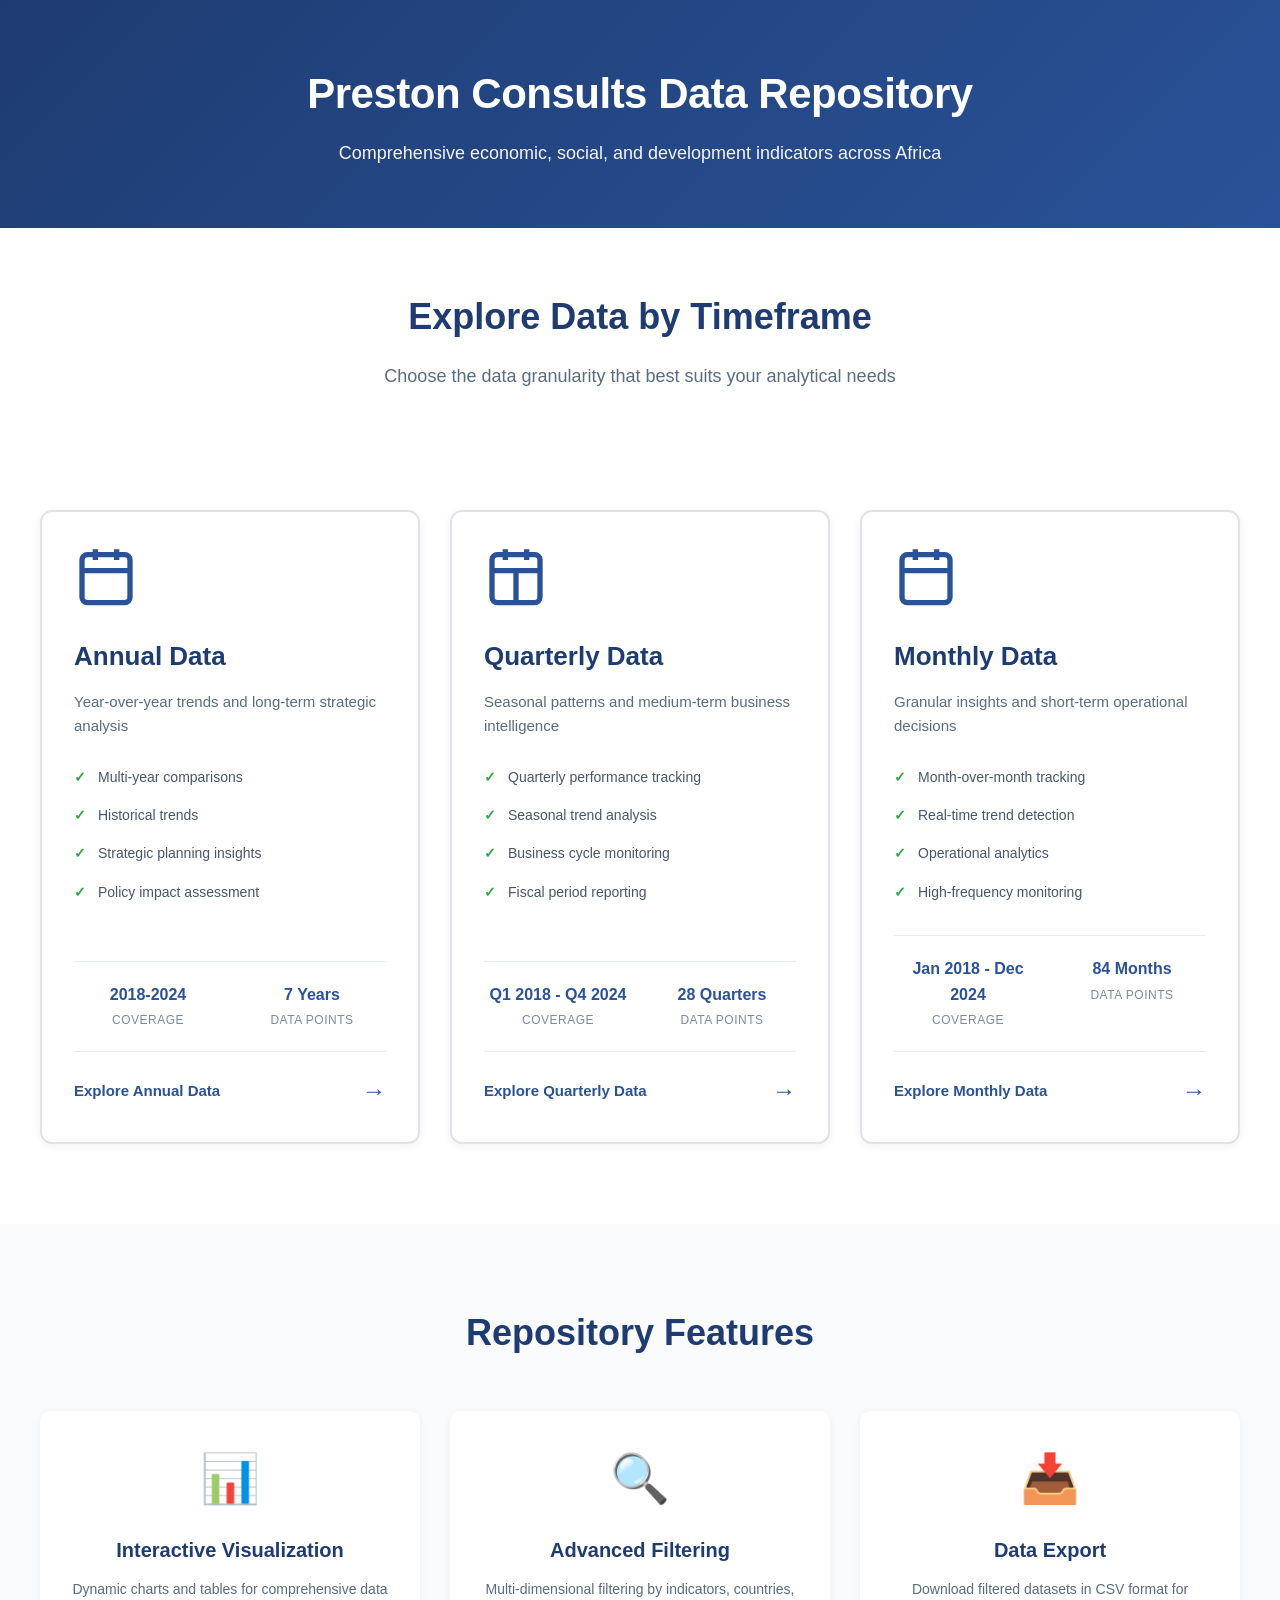
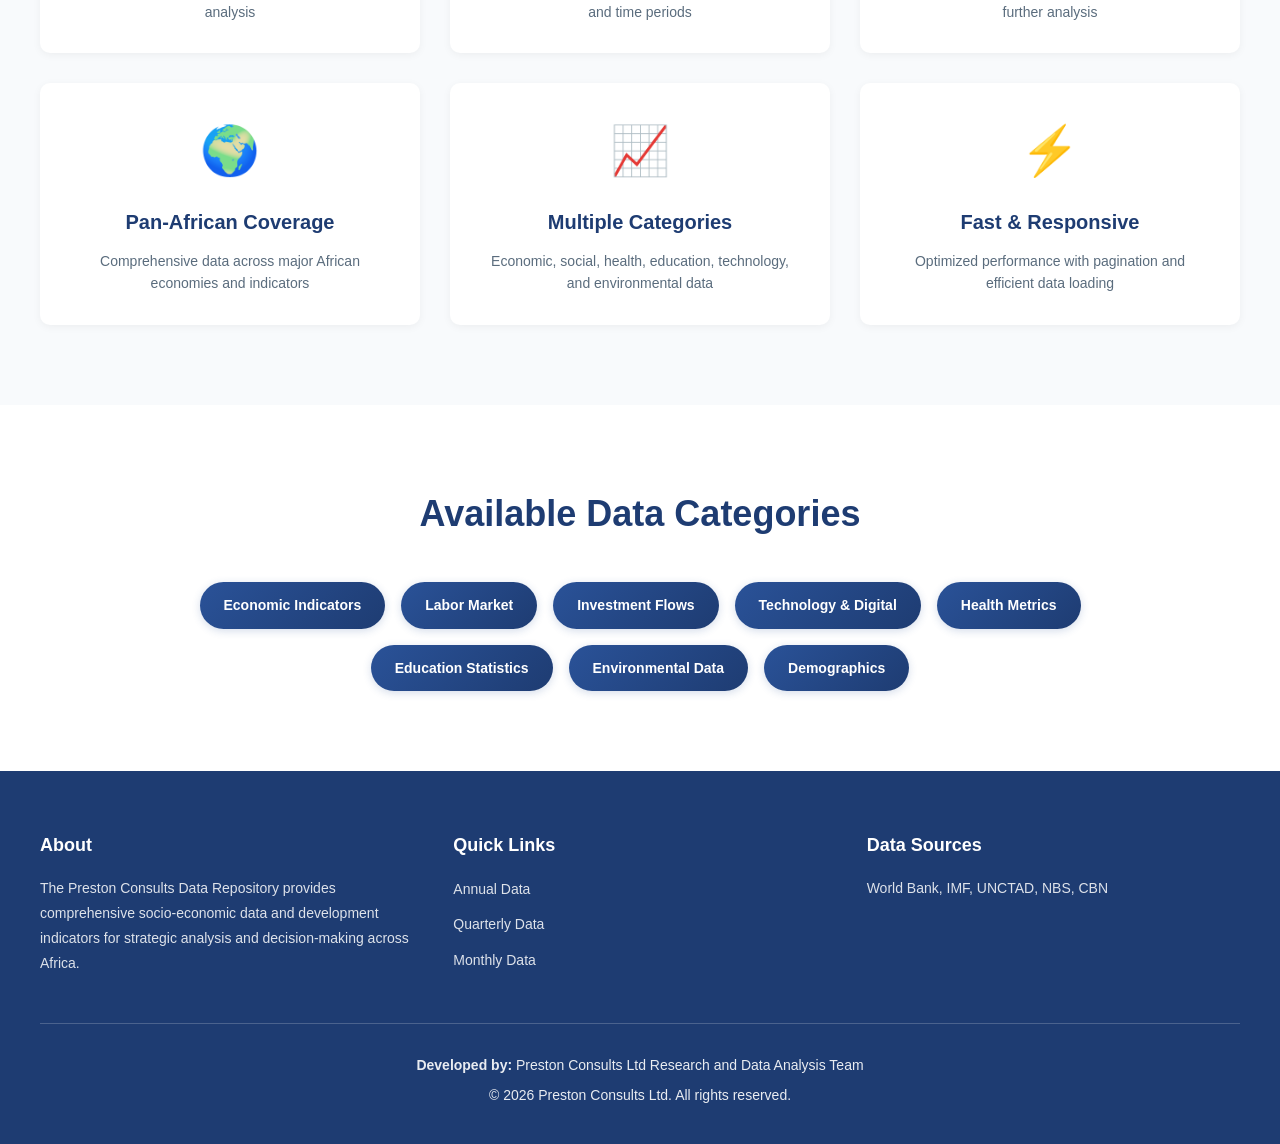
==== index.html @ 61af20d4 "Update index.html" ====
<!DOCTYPE html>
<html lang="en">
<head>
  <meta charset="UTF-8">
  <meta name="viewport" content="width=device-width, initial-scale=1.0">
  <title>Preston Consults Data Repository</title>
  <link rel="icon" type="image/x-icon" href="/image/favicon.ico">
  <link rel="stylesheet" href="styles.css">
</head>
<body>
  
  <!-- Header -->
  <header class="main-header">
    <div class="header-content">
      <h1>Preston Consults Data Repository</h1>
      <p class="subtitle">Comprehensive economic, social, and development indicators across Africa</p>
    </div>
  </header>

  <!-- Hero Section -->
  <section class="hero-section">
    <div class="container">
      <h2>Explore Data by Timeframe</h2>
      <p class="hero-description">Choose the data granularity that best suits your analytical needs</p>
    </div>
  </section>

  <!-- Navigation Cards -->
  <section class="cards-section">
    <div class="container">
      <div class="cards-grid">
        
        <!-- Annual Data Card -->
        <a href="annual/index.html" class="data-card">
          <div class="card-icon">
            <svg width="64" height="64" viewBox="0 0 24 24" fill="none" stroke="currentColor" stroke-width="2">
              <rect x="3" y="4" width="18" height="18" rx="2" ry="2"></rect>
              <line x1="16" y1="2" x2="16" y2="6"></line>
              <line x1="8" y1="2" x2="8" y2="6"></line>
              <line x1="3" y1="10" x2="21" y2="10"></line>
            </svg>
          </div>
          <h3>Annual Data</h3>
          <p class="card-description">Year-over-year trends and long-term strategic analysis</p>
          <ul class="card-features">
            <li>Multi-year comparisons</li>
            <li>Historical trends</li>
            <li>Strategic planning insights</li>
            <li>Policy impact assessment</li>
          </ul>
          <div class="card-stats">
            <div class="stat">
              <span class="stat-number">2018-2024</span>
              <span class="stat-label">Coverage</span>
            </div>
            <div class="stat">
              <span class="stat-number">7 Years</span>
              <span class="stat-label">Data Points</span>
            </div>
          </div>
          <div class="card-action">
            <span>Explore Annual Data</span>
            <span class="arrow">→</span>
          </div>
        </a>

        <!-- Quarterly Data Card -->
        <a href="quarterly/index.html" class="data-card">
          <div class="card-icon">
            <svg width="64" height="64" viewBox="0 0 24 24" fill="none" stroke="currentColor" stroke-width="2">
              <rect x="3" y="4" width="18" height="18" rx="2" ry="2"></rect>
              <line x1="16" y1="2" x2="16" y2="6"></line>
              <line x1="8" y1="2" x2="8" y2="6"></line>
              <line x1="3" y1="10" x2="21" y2="10"></line>
              <line x1="12" y1="10" x2="12" y2="22"></line>
            </svg>
          </div>
          <h3>Quarterly Data</h3>
          <p class="card-description">Seasonal patterns and medium-term business intelligence</p>
          <ul class="card-features">
            <li>Quarterly performance tracking</li>
            <li>Seasonal trend analysis</li>
            <li>Business cycle monitoring</li>
            <li>Fiscal period reporting</li>
          </ul>
          <div class="card-stats">
            <div class="stat">
              <span class="stat-number">Q1 2018 - Q4 2024</span>
              <span class="stat-label">Coverage</span>
            </div>
            <div class="stat">
              <span class="stat-number">28 Quarters</span>
              <span class="stat-label">Data Points</span>
            </div>
          </div>
          <div class="card-action">
            <span>Explore Quarterly Data</span>
            <span class="arrow">→</span>
          </div>
        </a>

        <!-- Monthly Data Card -->
        <a href="monthly/index.html" class="data-card">
          <div class="card-icon">
            <svg width="64" height="64" viewBox="0 0 24 24" fill="none" stroke="currentColor" stroke-width="2">
              <rect x="3" y="4" width="18" height="18" rx="2" ry="2"></rect>
              <line x1="16" y1="2" x2="16" y2="6"></line>
              <line x1="8" y1="2" x2="8" y2="6"></line>
              <line x1="3" y1="10" x2="21" y2="10"></line>
              <path d="M8 14h.01M12 14h.01M16 14h.01M8 18h.01M12 18h.01M16 18h.01"></path>
            </svg>
          </div>
          <h3>Monthly Data</h3>
          <p class="card-description">Granular insights and short-term operational decisions</p>
          <ul class="card-features">
            <li>Month-over-month tracking</li>
            <li>Real-time trend detection</li>
            <li>Operational analytics</li>
            <li>High-frequency monitoring</li>
          </ul>
          <div class="card-stats">
            <div class="stat">
              <span class="stat-number">Jan 2018 - Dec 2024</span>
              <span class="stat-label">Coverage</span>
            </div>
            <div class="stat">
              <span class="stat-number">84 Months</span>
              <span class="stat-label">Data Points</span>
            </div>
          </div>
          <div class="card-action">
            <span>Explore Monthly Data</span>
            <span class="arrow">→</span>
          </div>
        </a>

      </div>
    </div>
  </section>

  <!-- Features Section -->
  <section class="features-section">
    <div class="container">
      <h2>Repository Features</h2>
      <div class="features-grid">
        <div class="feature-item">
          <div class="feature-icon">📊</div>
          <h4>Interactive Visualization</h4>
          <p>Dynamic charts and tables for comprehensive data analysis</p>
        </div>
        <div class="feature-item">
          <div class="feature-icon">🔍</div>
          <h4>Advanced Filtering</h4>
          <p>Multi-dimensional filtering by indicators, countries, and time periods</p>
        </div>
        <div class="feature-item">
          <div class="feature-icon">📥</div>
          <h4>Data Export</h4>
          <p>Download filtered datasets in CSV format for further analysis</p>
        </div>
        <div class="feature-item">
          <div class="feature-icon">🌍</div>
          <h4>Pan-African Coverage</h4>
          <p>Comprehensive data across major African economies and indicators</p>
        </div>
        <div class="feature-item">
          <div class="feature-icon">📈</div>
          <h4>Multiple Categories</h4>
          <p>Economic, social, health, education, technology, and environmental data</p>
        </div>
        <div class="feature-item">
          <div class="feature-icon">⚡</div>
          <h4>Fast & Responsive</h4>
          <p>Optimized performance with pagination and efficient data loading</p>
        </div>
      </div>
    </div>
  </section>

  <!-- Data Categories Preview -->
  <section class="categories-section">
    <div class="container">
      <h2>Available Data Categories</h2>
      <div class="categories-grid">
        <div class="category-badge">Economic Indicators</div>
        <div class="category-badge">Labor Market</div>
        <div class="category-badge">Investment Flows</div>
        <div class="category-badge">Technology & Digital</div>
        <div class="category-badge">Health Metrics</div>
        <div class="category-badge">Education Statistics</div>
        <div class="category-badge">Environmental Data</div>
        <div class="category-badge">Demographics</div>
      </div>
    </div>
  </section>

  <!-- Footer -->
  <footer class="main-footer">
    <div class="container">
      <div class="footer-content">
        <div class="footer-section">
          <h4>About</h4>
          <p>The Preston Consults Data Repository provides comprehensive socio-economic data and development indicators for strategic analysis and decision-making across Africa.</p>
        </div>
        <div class="footer-section">
          <h4>Quick Links</h4>
          <ul class="footer-links">
            <li><a href="annual/index.html">Annual Data</a></li>
            <li><a href="quarterly/index.html">Quarterly Data</a></li>
            <li><a href="monthly/index.html">Monthly Data</a></li>
          </ul>
        </div>
        <div class="footer-section">
          <h4>Data Sources</h4>
          <p>World Bank, IMF, UNCTAD, NBS, CBN</p>
        </div>
      </div>
      <div class="footer-bottom">
        <p><strong>Developed by:</strong> Preston Consults Ltd Research and Data Analysis Team</p>
        <p class="copyright">© 2026 Preston Consults Ltd. All rights reserved.</p>
      </div>
    </div>
  </footer>

</body>
</html>
---- styles.css ----
/* Reset and Base Styles */
* {
  box-sizing: border-box;
  margin: 0;
  padding: 0;
}

body {
  font-family: 'Segoe UI', Tahoma, Geneva, Verdana, sans-serif;
  background: #f5f7fa;
  color: #333;
  line-height: 1.6;
}

/* Container */
.container {
  max-width: 1400px;
  margin: 0 auto;
  padding: 0 20px;
}

/* Header */
.main-header {
  background: linear-gradient(135deg, #1e3c72 0%, #2a5298 100%);
  color: white;
  padding: 60px 20px;
  text-align: center;
  box-shadow: 0 4px 16px rgba(0,0,0,0.1);
}

.header-content h1 {
  font-size: 42px;
  font-weight: 700;
  margin-bottom: 12px;
  letter-spacing: -0.5px;
}

.subtitle {
  font-size: 18px;
  opacity: 0.95;
  font-weight: 400;
  max-width: 700px;
  margin: 0 auto;
}

/* Hero Section */
.hero-section {
  padding: 60px 20px 40px;
  text-align: center;
  background: white;
}

.hero-section h2 {
  font-size: 36px;
  color: #1e3c72;
  margin-bottom: 16px;
  font-weight: 700;
}

.hero-description {
  font-size: 18px;
  color: #5a6c7d;
  max-width: 600px;
  margin: 0 auto;
}

/* Cards Section */
.cards-section {
  padding: 40px 20px 80px;
  background: white;
}

.cards-grid {
  display: grid;
  grid-template-columns: repeat(auto-fit, minmax(350px, 1fr));
  gap: 30px;
  margin-top: 40px;
}

/* Data Card */
.data-card {
  background: white;
  border: 2px solid #e0e4e8;
  border-radius: 12px;
  padding: 32px;
  text-decoration: none;
  color: inherit;
  transition: all 0.4s ease;
  display: flex;
  flex-direction: column;
  box-shadow: 0 2px 8px rgba(0,0,0,0.06);
  position: relative;
  overflow: hidden;
}

.data-card::before {
  content: '';
  position: absolute;
  top: 0;
  left: 0;
  right: 0;
  height: 4px;
  background: linear-gradient(135deg, #2a5298 0%, #1e3c72 100%);
  transform: scaleX(0);
  transition: transform 0.4s ease;
}

.data-card:hover {
  transform: translateY(-8px);
  box-shadow: 0 12px 32px rgba(30, 60, 114, 0.15);
  border-color: #2a5298;
}

.data-card:hover::before {
  transform: scaleX(1);
}

.card-icon {
  color: #2a5298;
  margin-bottom: 20px;
}

.data-card h3 {
  font-size: 26px;
  color: #1e3c72;
  margin-bottom: 12px;
  font-weight: 700;
}

.card-description {
  font-size: 15px;
  color: #5a6c7d;
  margin-bottom: 20px;
  line-height: 1.6;
}

.card-features {
  list-style: none;
  margin-bottom: 24px;
  flex-grow: 1;
}

.card-features li {
  padding: 8px 0;
  padding-left: 24px;
  position: relative;
  font-size: 14px;
  color: #4a5568;
}

.card-features li::before {
  content: '✓';
  position: absolute;
  left: 0;
  color: #28a745;
  font-weight: bold;
}

.card-stats {
  display: grid;
  grid-template-columns: 1fr 1fr;
  gap: 16px;
  padding: 20px 0;
  border-top: 1px solid #e8edf2;
  border-bottom: 1px solid #e8edf2;
  margin-bottom: 20px;
}

.stat {
  text-align: center;
}

.stat-number {
  display: block;
  font-size: 16px;
  font-weight: 700;
  color: #2a5298;
  margin-bottom: 4px;
}

.stat-label {
  display: block;
  font-size: 12px;
  color: #7a8a9e;
  text-transform: uppercase;
  letter-spacing: 0.5px;
}

.card-action {
  display: flex;
  justify-content: space-between;
  align-items: center;
  font-weight: 600;
  color: #2a5298;
  font-size: 15px;
}

.card-action .arrow {
  font-size: 24px;
  transition: transform 0.3s ease;
}

.data-card:hover .card-action .arrow {
  transform: translateX(8px);
}

/* Features Section */
.features-section {
  padding: 80px 20px;
  background: #f8fafc;
}

.features-section h2 {
  text-align: center;
  font-size: 36px;
  color: #1e3c72;
  margin-bottom: 50px;
  font-weight: 700;
}

.features-grid {
  display: grid;
  grid-template-columns: repeat(auto-fit, minmax(280px, 1fr));
  gap: 30px;
}

.feature-item {
  background: white;
  padding: 30px;
  border-radius: 10px;
  text-align: center;
  box-shadow: 0 2px 8px rgba(0,0,0,0.05);
  transition: all 0.3s ease;
}

.feature-item:hover {
  transform: translateY(-4px);
  box-shadow: 0 8px 20px rgba(0,0,0,0.1);
}

.feature-icon {
  font-size: 48px;
  margin-bottom: 16px;
}

.feature-item h4 {
  font-size: 20px;
  color: #1e3c72;
  margin-bottom: 12px;
  font-weight: 600;
}

.feature-item p {
  font-size: 14px;
  color: #5a6c7d;
  line-height: 1.6;
}

/* Categories Section */
.categories-section {
  padding: 80px 20px;
  background: white;
}

.categories-section h2 {
  text-align: center;
  font-size: 36px;
  color: #1e3c72;
  margin-bottom: 40px;
  font-weight: 700;
}

.categories-grid {
  display: flex;
  flex-wrap: wrap;
  justify-content: center;
  gap: 16px;
  max-width: 1000px;
  margin: 0 auto;
}

.category-badge {
  background: linear-gradient(135deg, #2a5298 0%, #1e3c72 100%);
  color: white;
  padding: 12px 24px;
  border-radius: 30px;
  font-size: 14px;
  font-weight: 600;
  box-shadow: 0 2px 8px rgba(42, 82, 152, 0.2);
  transition: all 0.3s ease;
}

.category-badge:hover {
  transform: translateY(-2px);
  box-shadow: 0 4px 12px rgba(42, 82, 152, 0.3);
}

/* Footer */
.main-footer {
  background: #1e3c72;
  color: white;
  padding: 60px 20px 30px;
}

.footer-content {
  display: grid;
  grid-template-columns: repeat(auto-fit, minmax(250px, 1fr));
  gap: 40px;
  margin-bottom: 40px;
}

.footer-section h4 {
  font-size: 18px;
  margin-bottom: 16px;
  font-weight: 600;
  color: #fff;
}

.footer-section p {
  font-size: 14px;
  line-height: 1.8;
  color: rgba(255, 255, 255, 0.85);
}

.footer-links {
  list-style: none;
}

.footer-links li {
  margin-bottom: 10px;
}

.footer-links a {
  color: rgba(255, 255, 255, 0.85);
  text-decoration: none;
  font-size: 14px;
  transition: color 0.3s ease;
}

.footer-links a:hover {
  color: white;
  text-decoration: underline;
}

.footer-bottom {
  text-align: center;
  padding-top: 30px;
  border-top: 1px solid rgba(255, 255, 255, 0.2);
}

.footer-bottom p {
  font-size: 14px;
  margin-bottom: 8px;
  color: rgba(255, 255, 255, 0.9);
}

.copyright {
  font-size: 13px;
  color: rgba(255, 255, 255, 0.7);
}

/* Responsive Design */
@media (max-width: 768px) {
  .header-content h1 {
    font-size: 32px;
  }

  .subtitle {
    font-size: 16px;
  }

  .hero-section h2 {
    font-size: 28px;
  }

  .hero-description {
    font-size: 16px;
  }

  .cards-grid {
    grid-template-columns: 1fr;
  }

  .features-section h2,
  .categories-section h2 {
    font-size: 28px;
  }

  .features-grid {
    grid-template-columns: 1fr;
  }

  .footer-content {
    grid-template-columns: 1fr;
    gap: 30px;
  }
}

@media (max-width: 480px) {
  .main-header {
    padding: 40px 20px;
  }

  .header-content h1 {
    font-size: 26px;
  }

  .subtitle {
    font-size: 14px;
  }

  .data-card {
    padding: 24px;
  }

  .data-card h3 {
    font-size: 22px;
  }

  .card-stats {
    grid-template-columns: 1fr;
  }
}
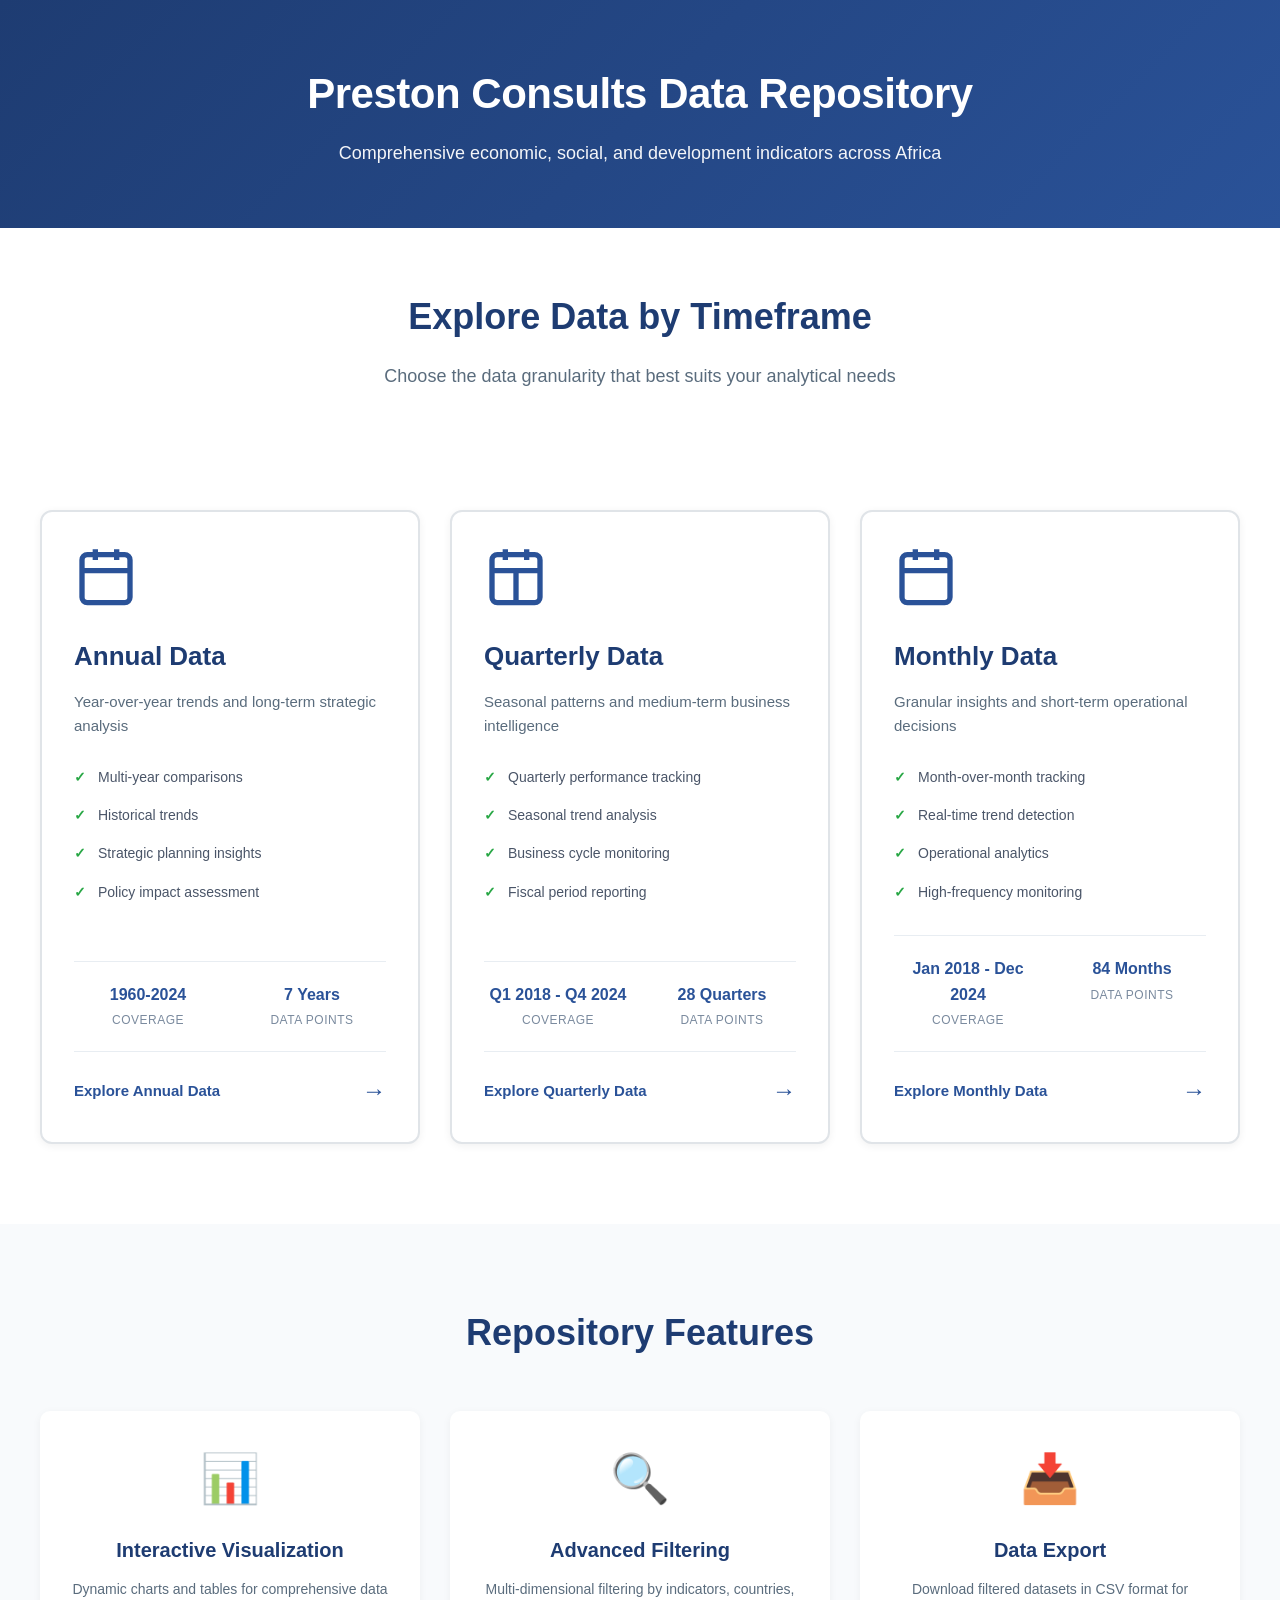
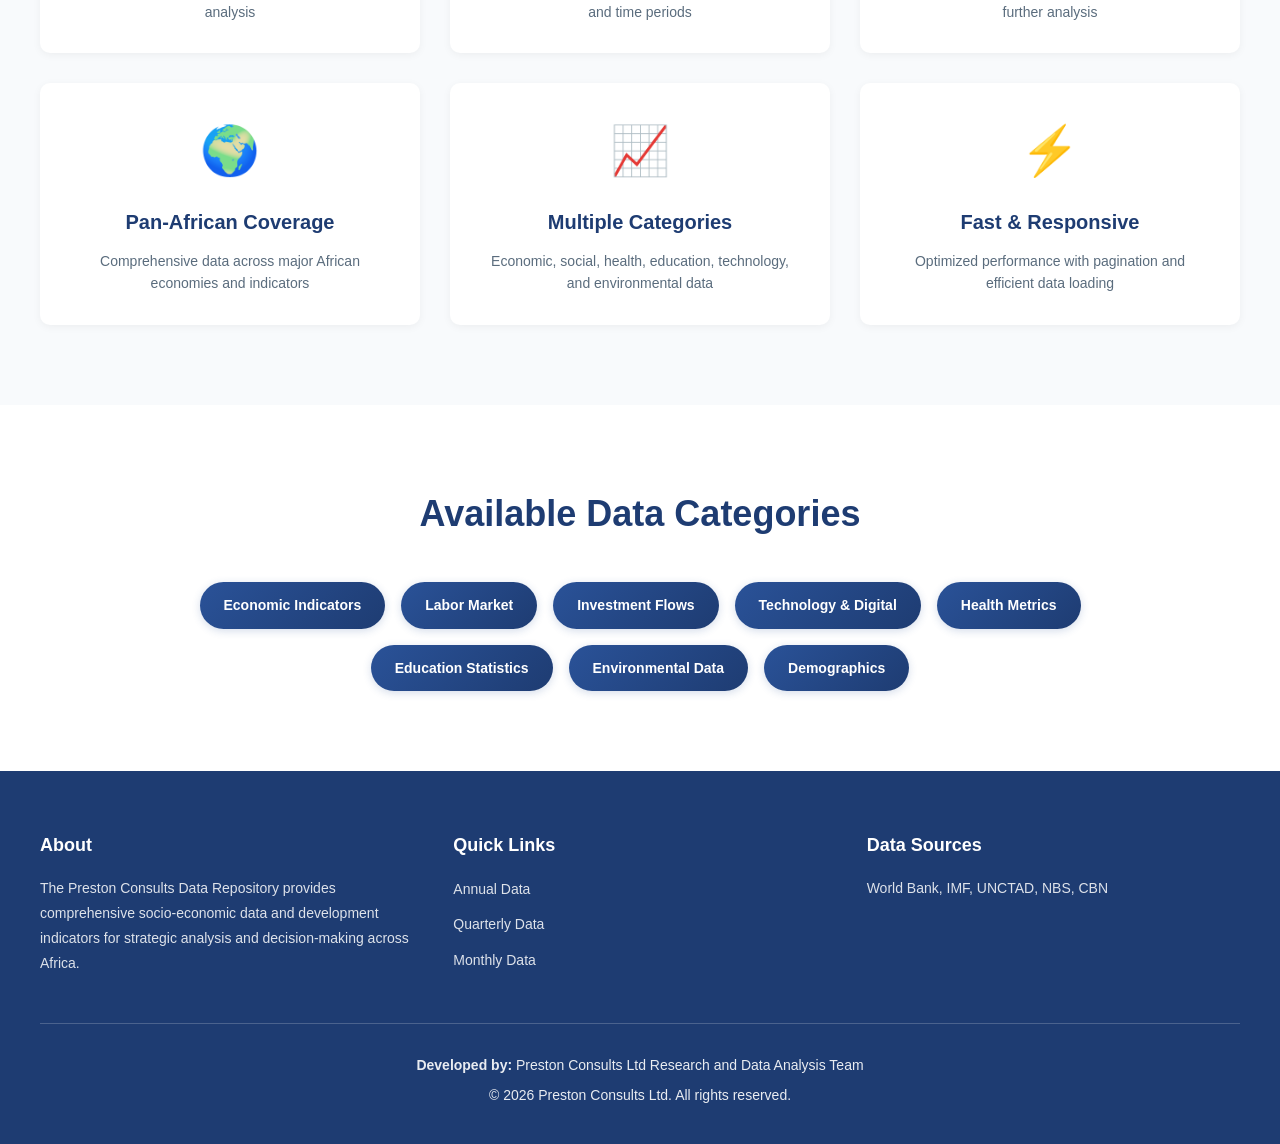
==== commit db9093f3: "add quarterly, and monthly" ====
--- a/index.html
+++ b/index.html
@@ -50,7 +50,7 @@
           </ul>
           <div class="card-stats">
             <div class="stat">
-              <span class="stat-number">2018-2024</span>
+              <span class="stat-number">1960-2024</span>
               <span class="stat-label">Coverage</span>
             </div>
             <div class="stat">
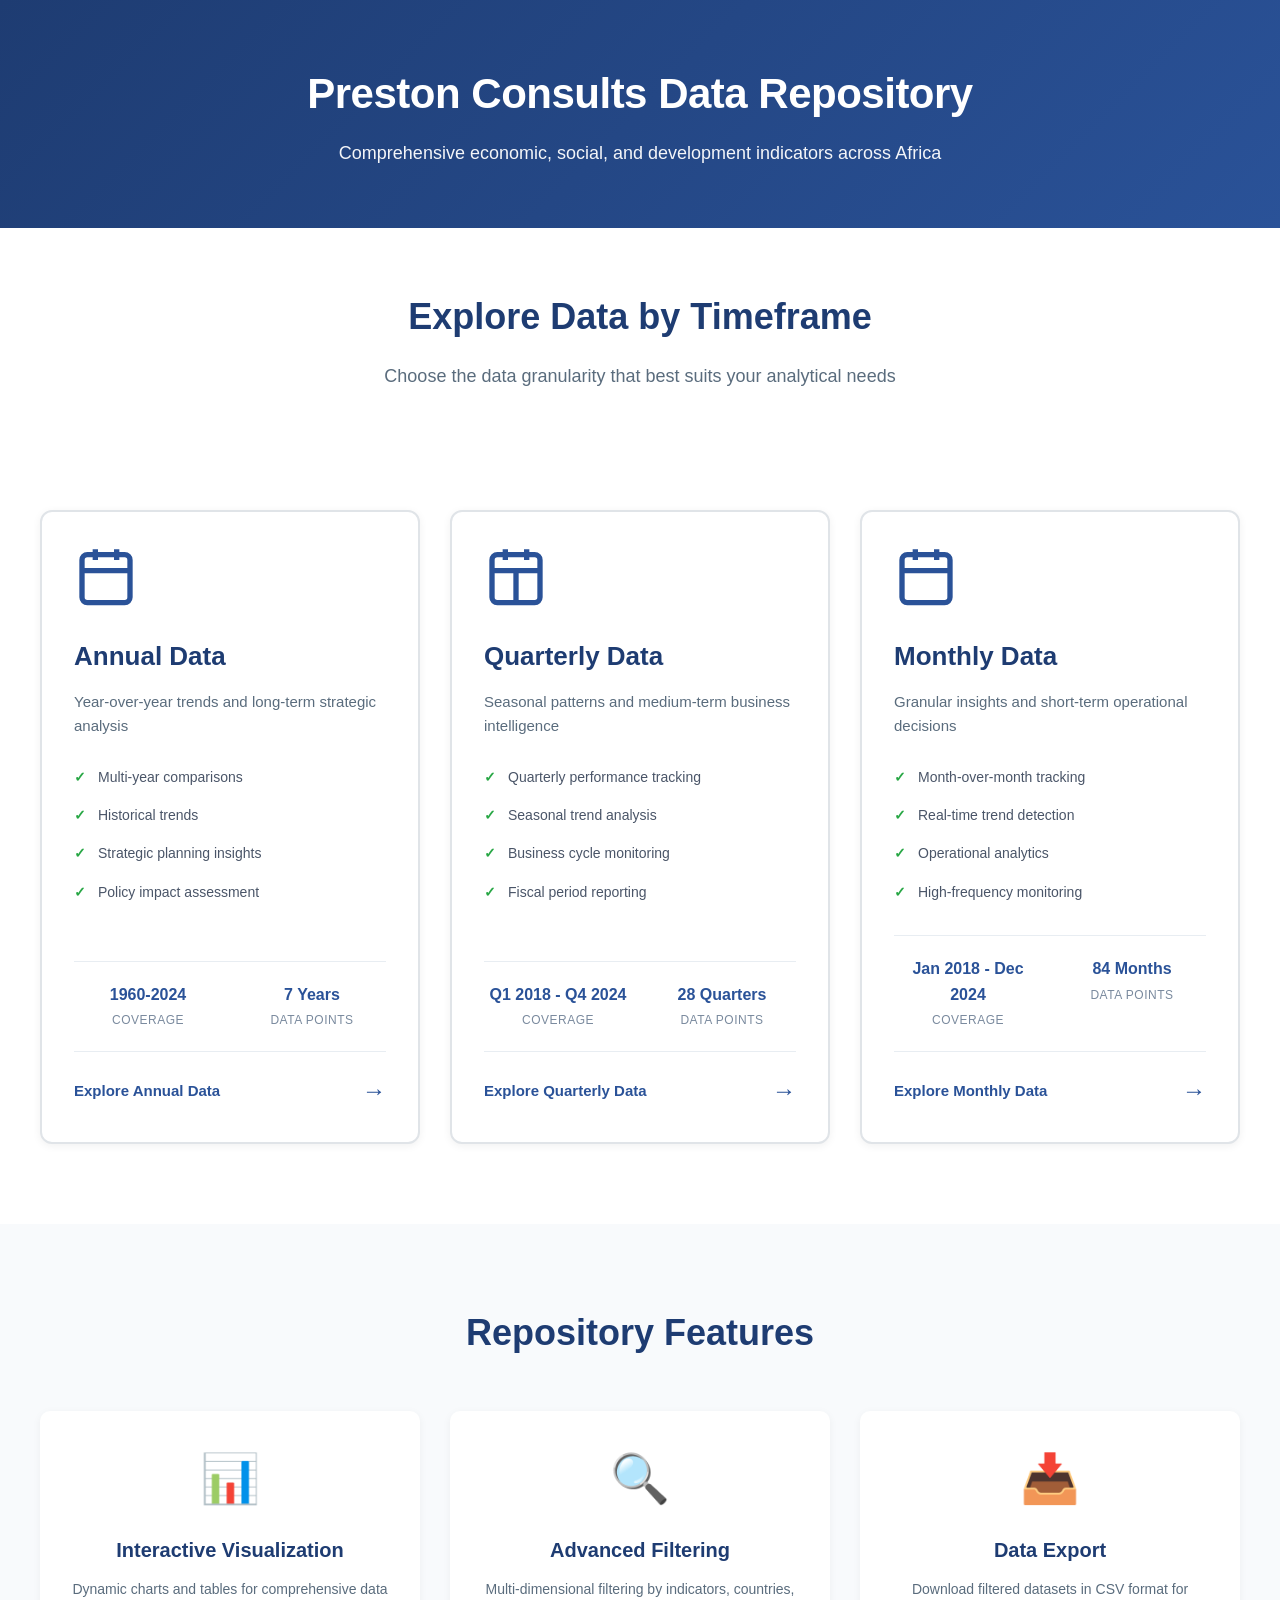
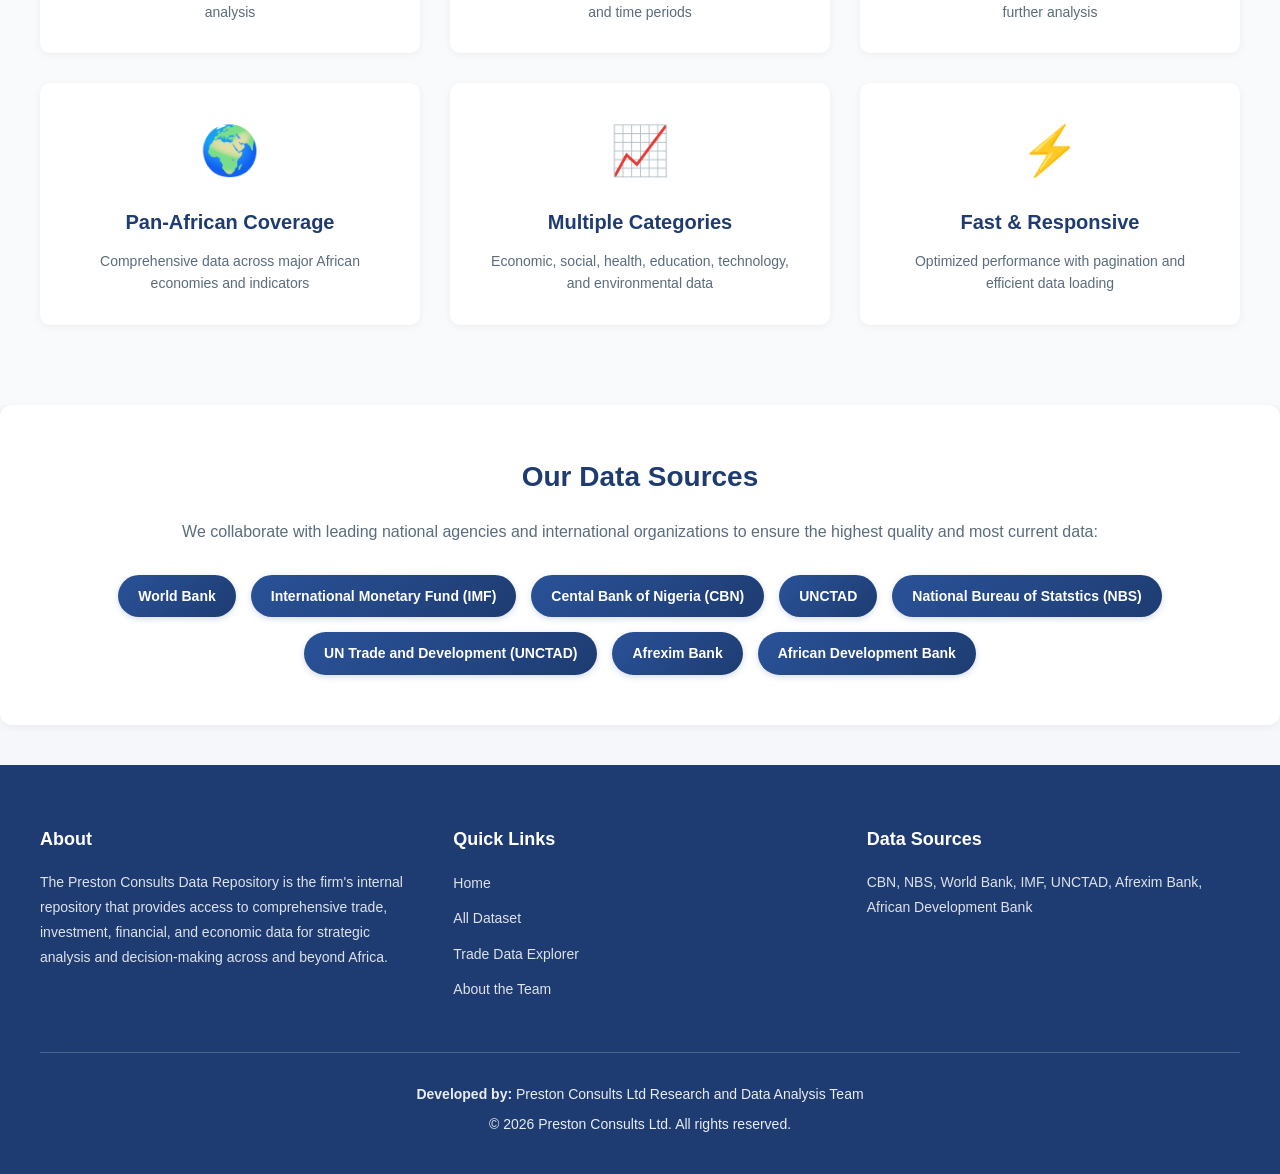
==== commit 9a14a9fc: "demo2" ====
--- a/index.html
+++ b/index.html
@@ -178,6 +178,7 @@
   </section>
 
   <!-- Data Categories Preview -->
+<!--  
   <section class="categories-section">
     <div class="container">
       <h2>Available Data Categories</h2>
@@ -193,26 +194,44 @@
       </div>
     </div>
   </section>
-
+-->
+
+<!-- Data Sources -->
+    <section class="sources-section">
+      <h2>Our Data Sources</h2>
+      <p class="sources-intro">We collaborate with leading national agencies and international organizations to ensure the highest quality and most current data:</p>
+      <div class="sources-grid">
+        <div class="source-badge">World Bank</div>
+        <div class="source-badge">International Monetary Fund (IMF)</div>
+        <div class="source-badge">Cental Bank of Nigeria (CBN)</div>
+        <div class="source-badge">UNCTAD</div>
+        <div class="source-badge">National Bureau of Statstics (NBS)</div>
+        <div class="source-badge">UN Trade and Development (UNCTAD)</div>
+        <div class="source-badge">Afrexim Bank</div>
+        <div class="source-badge">African Development Bank</div>
+      </div>
+    </section>
+    
   <!-- Footer -->
   <footer class="main-footer">
     <div class="container">
       <div class="footer-content">
         <div class="footer-section">
           <h4>About</h4>
-          <p>The Preston Consults Data Repository provides comprehensive socio-economic data and development indicators for strategic analysis and decision-making across Africa.</p>
+          <p>The Preston Consults Data Repository is the firm's internal repository that provides access to comprehensive trade, investment, financial, and economic data for strategic analysis and decision-making across and beyond Africa.</p>
         </div>
         <div class="footer-section">
           <h4>Quick Links</h4>
           <ul class="footer-links">
-            <li><a href="annual/index.html">Annual Data</a></li>
-            <li><a href="quarterly/index.html">Quarterly Data</a></li>
-            <li><a href="monthly/index.html">Monthly Data</a></li>
+            <li><a href="index.html">Home</a></li>
+            <li><a href="all-data.html">All Dataset</a></li>
+            <li><a href="trade-data.html">Trade Data Explorer</a></li>
+            <li><a href="about.html">About the Team</a></li>
           </ul>
         </div>
         <div class="footer-section">
           <h4>Data Sources</h4>
-          <p>World Bank, IMF, UNCTAD, NBS, CBN</p>
+          <p>CBN, NBS, World Bank, IMF, UNCTAD, Afrexim Bank, African Development Bank</p>
         </div>
       </div>
       <div class="footer-bottom">
--- a/styles.css
+++ b/styles.css
@@ -421,3 +421,41 @@
     grid-template-columns: 1fr;
   }
 }
+
+.sources-section {
+  background: white;
+  padding: 50px 40px;
+  border-radius: 12px;
+  margin-bottom: 40px;
+  box-shadow: 0 2px 8px rgba(0,0,0,0.05);
+}
+
+.sources-section h2 {
+  font-size: 28px;
+  color: #1e3c72;
+  margin-bottom: 20px;
+  text-align: center;
+}
+
+.sources-intro {
+  text-align: center;
+  color: #5a6c7d;
+  margin-bottom: 30px;
+}
+
+.sources-grid {
+  display: flex;
+  flex-wrap: wrap;
+  justify-content: center;
+  gap: 15px;
+}
+
+.source-badge {
+  background: linear-gradient(135deg, #2a5298 0%, #1e3c72 100%);
+  color: white;
+  padding: 10px 20px;
+  border-radius: 25px;
+  font-size: 14px;
+  font-weight: 600;
+  box-shadow: 0 2px 6px rgba(42, 82, 152, 0.2);
+}
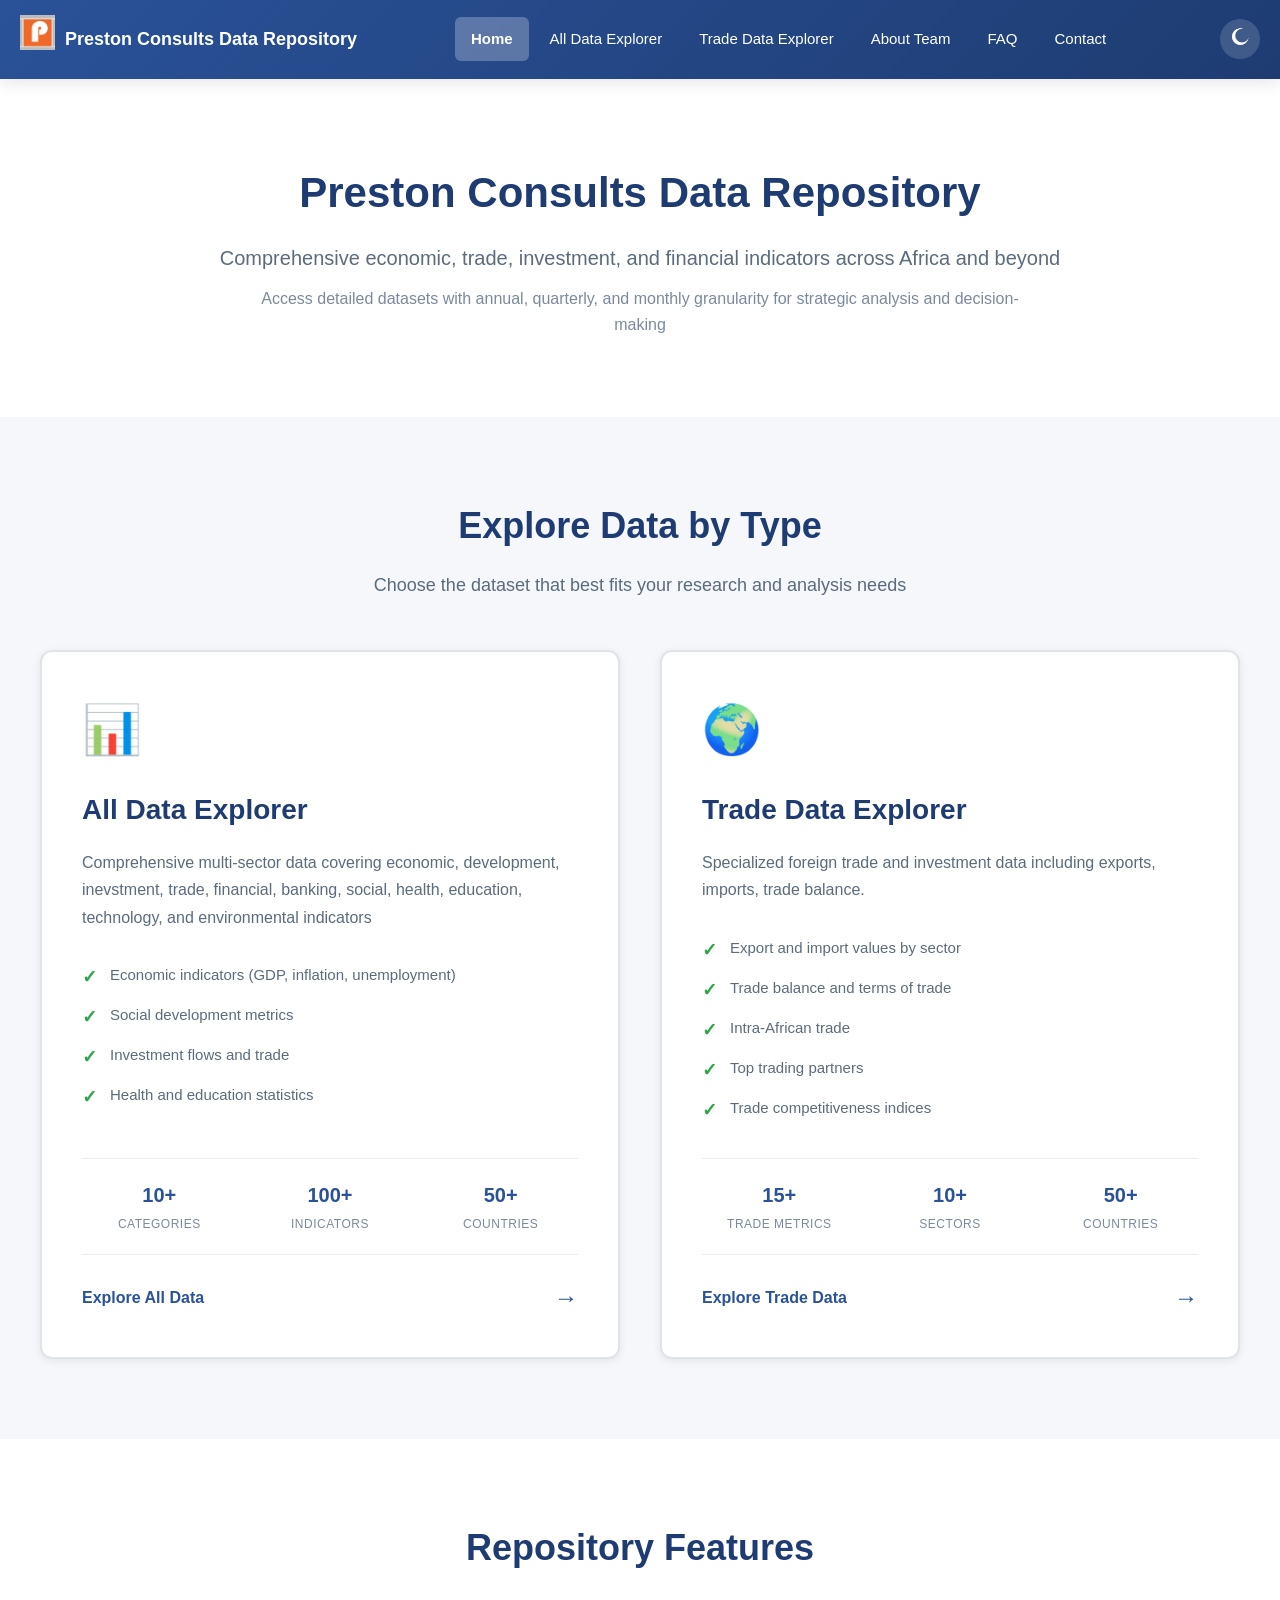
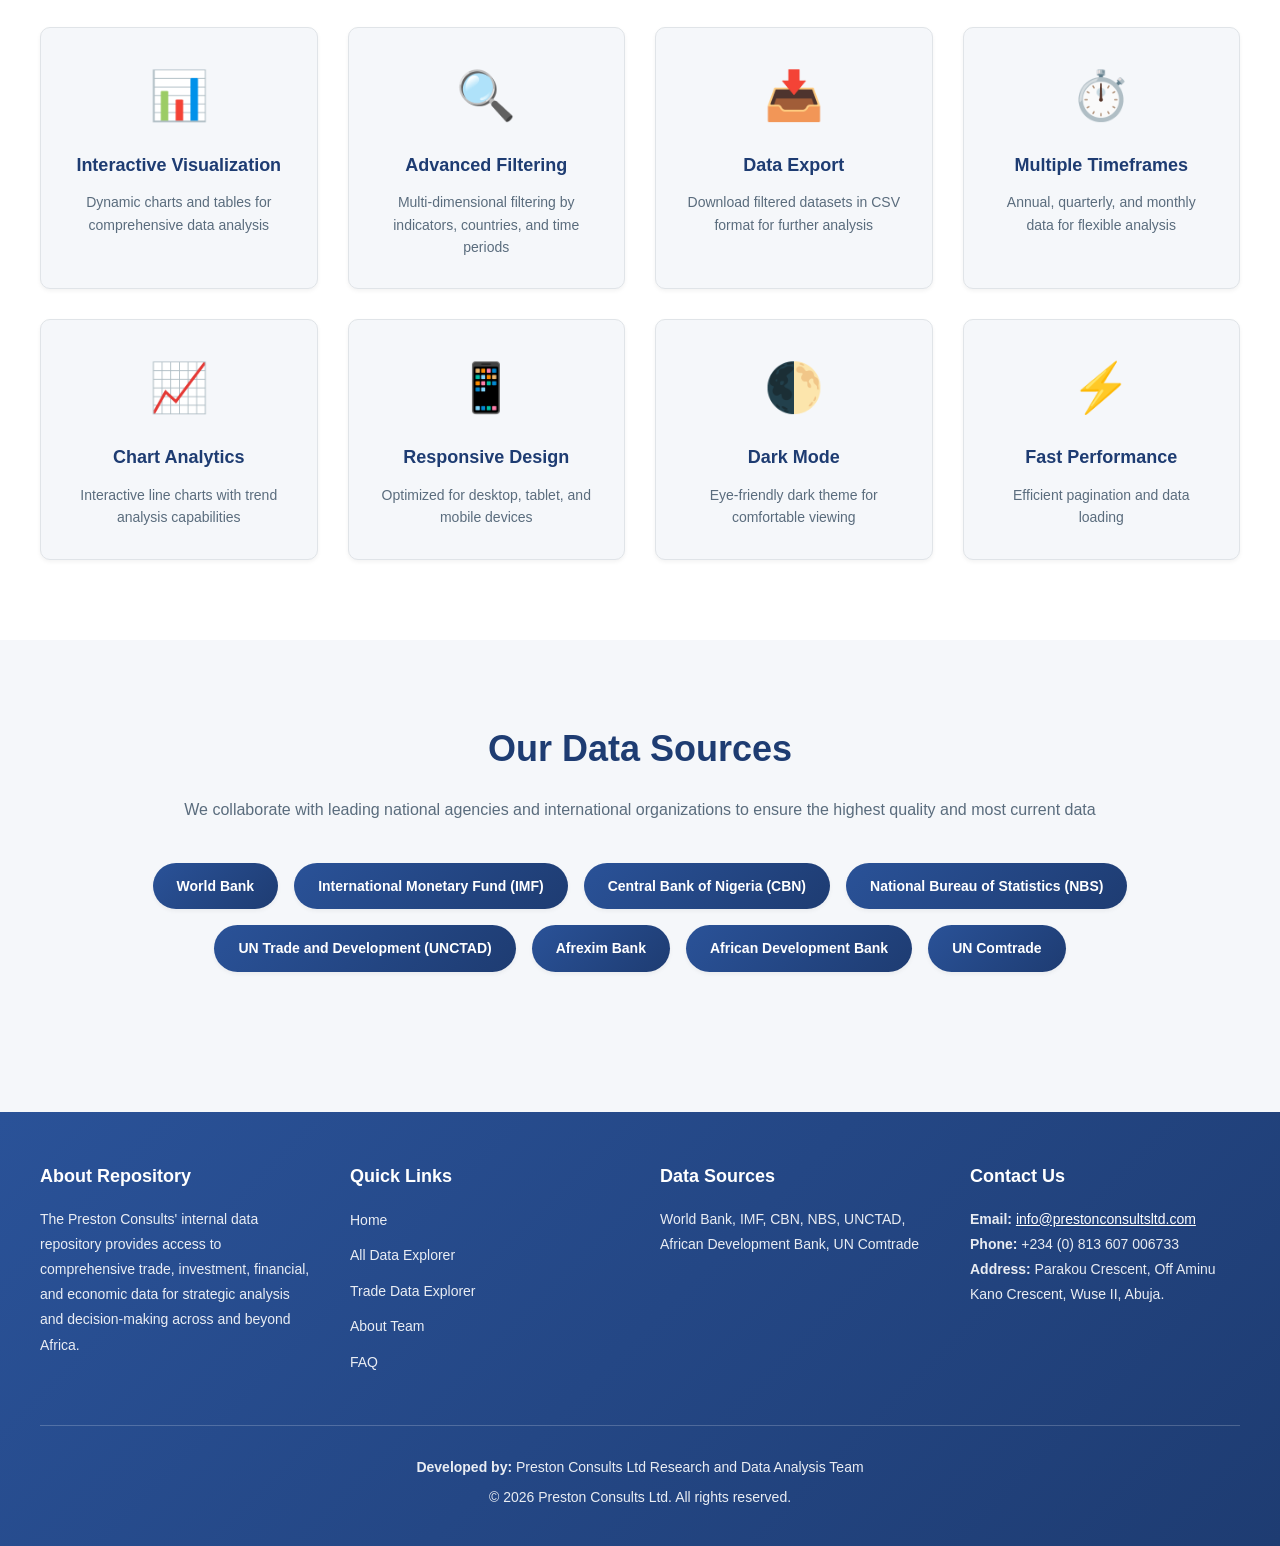
==== commit a64ca3e2: "Update index.html" ====
--- a/index.html
+++ b/index.html
@@ -1,144 +1,140 @@
 <!DOCTYPE html>
-<html lang="en">
+<html lang="en" data-theme="light">
 <head>
   <meta charset="UTF-8">
   <meta name="viewport" content="width=device-width, initial-scale=1.0">
-  <title>Preston Consults Data Repository</title>
-  <link rel="icon" type="image/x-icon" href="/image/favicon.ico">
+  <title>Preston Consults Data Repository - Preston Consults</title>
   <link rel="stylesheet" href="styles.css">
+  <link rel="icon" type="image/x-icon" href="image/favicon.ico">
 </head>
 <body>
   
   <!-- Header -->
-  <header class="main-header">
-    <div class="header-content">
-      <h1>Preston Consults Data Repository</h1>
-      <p class="subtitle">Comprehensive economic, social, and development indicators across Africa</p>
+  <header class="main-header" id="mainHeader">
+    <div class="header-container">
+      <div class="header-left">
+        <a href="index.html" class="logo-link">
+          <div class="logo">
+            <span class="logo-icon"><img src="image/favicon.jpeg" alt="logo" width="35" height="35"></span>
+            <span class="logo-text-full">Preston Consults Data Repository</span>
+            <span class="logo-text-short">Data Repository</span>
+          </div>
+        </a>
+      </div>
+      
+      <nav class="header-nav" id="headerNav">
+        <a href="index.html" class="nav-link active">Home</a>
+        <a href="all-data.html" class="nav-link">All Data Explorer</a>
+        <a href="trade-data.html" class="nav-link">Trade Data Explorer</a>
+        <a href="about.html" class="nav-link">About Team</a>
+        <a href="faq.html" class="nav-link">FAQ</a>
+        <a href="#contact" class="nav-link">Contact</a>
+      </nav>
+      
+      <div class="header-right">
+        <button class="theme-toggle" id="themeToggle" aria-label="Toggle dark mode">
+          <span class="theme-icon sun"><img src="image/sun-white.png" width="25" height="25"></span>
+          <!-- <span class="theme-icon sun">☀</span> -->
+          <span class="theme-icon moon"><img src="image/moon-white.png" width="30" height="30"></span>
+        </button>
+        <button class="hamburger-menu" id="hamburgerMenu" aria-label="Toggle menu">
+          <span></span>
+          <span></span>
+          <span></span>
+        </button>
+      </div>
     </div>
   </header>
+
+  <!-- Mobile Overlay -->
+  <div class="nav-overlay" id="navOverlay"></div>
 
   <!-- Hero Section -->
   <section class="hero-section">
     <div class="container">
-      <h2>Explore Data by Timeframe</h2>
-      <p class="hero-description">Choose the data granularity that best suits your analytical needs</p>
-    </div>
-  </section>
-
-  <!-- Navigation Cards -->
-  <section class="cards-section">
-    <div class="container">
-      <div class="cards-grid">
-        
-        <!-- Annual Data Card -->
-        <a href="annual/index.html" class="data-card">
-          <div class="card-icon">
-            <svg width="64" height="64" viewBox="0 0 24 24" fill="none" stroke="currentColor" stroke-width="2">
-              <rect x="3" y="4" width="18" height="18" rx="2" ry="2"></rect>
-              <line x1="16" y1="2" x2="16" y2="6"></line>
-              <line x1="8" y1="2" x2="8" y2="6"></line>
-              <line x1="3" y1="10" x2="21" y2="10"></line>
-            </svg>
-          </div>
-          <h3>Annual Data</h3>
-          <p class="card-description">Year-over-year trends and long-term strategic analysis</p>
+      <h1>Preston Consults Data Repository</h1>
+      <p class="hero-subtitle">Comprehensive economic, trade, investment, and financial indicators across Africa and beyond</p>
+      <p class="hero-description">Access detailed datasets with annual, quarterly, and monthly granularity for strategic analysis and decision-making</p>
+    </div>
+  </section>
+
+  <!-- Explore Data by Type -->
+  <section class="explore-section">
+    <div class="container">
+      <h2>Explore Data by Type</h2>
+      <p class="section-subtitle">Choose the dataset that best fits your research and analysis needs</p>
+      
+      <div class="explore-grid">
+        
+        <!-- All Data Card -->
+        <a href="all-data.html" class="explore-card">
+          <div class="card-icon">📊</div>
+          <h3>All Data Explorer</h3>
+          <p class="card-description">Comprehensive multi-sector data covering economic, development, inevstment, trade, financial, banking, social, health, education, technology, and environmental indicators</p>
           <ul class="card-features">
-            <li>Multi-year comparisons</li>
-            <li>Historical trends</li>
-            <li>Strategic planning insights</li>
-            <li>Policy impact assessment</li>
+            <li>Economic indicators (GDP, inflation, unemployment)</li>
+            <li>Social development metrics</li>
+            <li>Investment flows and trade</li>
+            <li>Health and education statistics</li>
+            
           </ul>
           <div class="card-stats">
             <div class="stat">
-              <span class="stat-number">1960-2024</span>
-              <span class="stat-label">Coverage</span>
-            </div>
-            <div class="stat">
-              <span class="stat-number">7 Years</span>
-              <span class="stat-label">Data Points</span>
+              <span class="stat-number">10+</span>
+              <span class="stat-label">Categories</span>
+            </div>
+            <div class="stat">
+              <span class="stat-number">100+</span>
+              <span class="stat-label">Indicators</span>
+            </div>
+            <div class="stat">
+              <span class="stat-number">50+</span>
+              <span class="stat-label">Countries</span>
             </div>
           </div>
           <div class="card-action">
-            <span>Explore Annual Data</span>
+            <span>Explore All Data</span>
             <span class="arrow">→</span>
           </div>
         </a>
 
-        <!-- Quarterly Data Card -->
-        <a href="quarterly/index.html" class="data-card">
-          <div class="card-icon">
-            <svg width="64" height="64" viewBox="0 0 24 24" fill="none" stroke="currentColor" stroke-width="2">
-              <rect x="3" y="4" width="18" height="18" rx="2" ry="2"></rect>
-              <line x1="16" y1="2" x2="16" y2="6"></line>
-              <line x1="8" y1="2" x2="8" y2="6"></line>
-              <line x1="3" y1="10" x2="21" y2="10"></line>
-              <line x1="12" y1="10" x2="12" y2="22"></line>
-            </svg>
-          </div>
-          <h3>Quarterly Data</h3>
-          <p class="card-description">Seasonal patterns and medium-term business intelligence</p>
+        <!-- Trade Data Card -->
+        <a href="trade-data.html" class="explore-card">
+          <div class="card-icon">🌍</div>
+          <h3>Trade Data Explorer</h3>
+          <p class="card-description">Specialized foreign trade and investment data including exports, imports, trade balance.</p>
           <ul class="card-features">
-            <li>Quarterly performance tracking</li>
-            <li>Seasonal trend analysis</li>
-            <li>Business cycle monitoring</li>
-            <li>Fiscal period reporting</li>
+            <li>Export and import values by sector</li>
+            <li>Trade balance and terms of trade</li>
+            <li>Intra-African trade</li>
+            <li>Top trading partners</li>
+            <li>Trade competitiveness indices</li>
           </ul>
           <div class="card-stats">
             <div class="stat">
-              <span class="stat-number">Q1 2018 - Q4 2024</span>
-              <span class="stat-label">Coverage</span>
-            </div>
-            <div class="stat">
-              <span class="stat-number">28 Quarters</span>
-              <span class="stat-label">Data Points</span>
+              <span class="stat-number">15+</span>
+              <span class="stat-label">Trade Metrics</span>
+            </div>
+            <div class="stat">
+              <span class="stat-number">10+</span>
+              <span class="stat-label">Sectors</span>
+            </div>
+            <div class="stat">
+              <span class="stat-number">50+</span>
+              <span class="stat-label">Countries</span>
             </div>
           </div>
           <div class="card-action">
-            <span>Explore Quarterly Data</span>
+            <span>Explore Trade Data</span>
             <span class="arrow">→</span>
           </div>
         </a>
 
-        <!-- Monthly Data Card -->
-        <a href="monthly/index.html" class="data-card">
-          <div class="card-icon">
-            <svg width="64" height="64" viewBox="0 0 24 24" fill="none" stroke="currentColor" stroke-width="2">
-              <rect x="3" y="4" width="18" height="18" rx="2" ry="2"></rect>
-              <line x1="16" y1="2" x2="16" y2="6"></line>
-              <line x1="8" y1="2" x2="8" y2="6"></line>
-              <line x1="3" y1="10" x2="21" y2="10"></line>
-              <path d="M8 14h.01M12 14h.01M16 14h.01M8 18h.01M12 18h.01M16 18h.01"></path>
-            </svg>
-          </div>
-          <h3>Monthly Data</h3>
-          <p class="card-description">Granular insights and short-term operational decisions</p>
-          <ul class="card-features">
-            <li>Month-over-month tracking</li>
-            <li>Real-time trend detection</li>
-            <li>Operational analytics</li>
-            <li>High-frequency monitoring</li>
-          </ul>
-          <div class="card-stats">
-            <div class="stat">
-              <span class="stat-number">Jan 2018 - Dec 2024</span>
-              <span class="stat-label">Coverage</span>
-            </div>
-            <div class="stat">
-              <span class="stat-number">84 Months</span>
-              <span class="stat-label">Data Points</span>
-            </div>
-          </div>
-          <div class="card-action">
-            <span>Explore Monthly Data</span>
-            <span class="arrow">→</span>
-          </div>
-        </a>
-
-      </div>
-    </div>
-  </section>
-
-  <!-- Features Section -->
+      </div>
+    </div>
+  </section>
+
+  <!-- Repository Features -->
   <section class="features-section">
     <div class="container">
       <h2>Repository Features</h2>
@@ -159,81 +155,87 @@
           <p>Download filtered datasets in CSV format for further analysis</p>
         </div>
         <div class="feature-item">
-          <div class="feature-icon">🌍</div>
-          <h4>Pan-African Coverage</h4>
-          <p>Comprehensive data across major African economies and indicators</p>
+          <div class="feature-icon">⏱️</div>
+          <h4>Multiple Timeframes</h4>
+          <p>Annual, quarterly, and monthly data for flexible analysis</p>
         </div>
         <div class="feature-item">
           <div class="feature-icon">📈</div>
-          <h4>Multiple Categories</h4>
-          <p>Economic, social, health, education, technology, and environmental data</p>
+          <h4>Chart Analytics</h4>
+          <p>Interactive line charts with trend analysis capabilities</p>
+        </div>
+        <div class="feature-item">
+          <div class="feature-icon">📱</div>
+          <h4>Responsive Design</h4>
+          <p>Optimized for desktop, tablet, and mobile devices</p>
+        </div>
+        <div class="feature-item">
+          <div class="feature-icon">🌓</div>
+          <h4>Dark Mode</h4>
+          <p>Eye-friendly dark theme for comfortable viewing</p>
         </div>
         <div class="feature-item">
           <div class="feature-icon">⚡</div>
-          <h4>Fast & Responsive</h4>
-          <p>Optimized performance with pagination and efficient data loading</p>
-        </div>
-      </div>
-    </div>
-  </section>
-
-  <!-- Data Categories Preview -->
-<!--  
-  <section class="categories-section">
-    <div class="container">
-      <h2>Available Data Categories</h2>
-      <div class="categories-grid">
-        <div class="category-badge">Economic Indicators</div>
-        <div class="category-badge">Labor Market</div>
-        <div class="category-badge">Investment Flows</div>
-        <div class="category-badge">Technology & Digital</div>
-        <div class="category-badge">Health Metrics</div>
-        <div class="category-badge">Education Statistics</div>
-        <div class="category-badge">Environmental Data</div>
-        <div class="category-badge">Demographics</div>
-      </div>
-    </div>
-  </section>
--->
-
-<!-- Data Sources -->
-    <section class="sources-section">
+          <h4>Fast Performance</h4>
+          <p>Efficient pagination and data loading</p>
+        </div>
+      </div>
+    </div>
+  </section>
+
+  <!-- Data Sources -->
+  <section class="sources-section">
+    <div class="container">
       <h2>Our Data Sources</h2>
-      <p class="sources-intro">We collaborate with leading national agencies and international organizations to ensure the highest quality and most current data:</p>
+      <p class="sources-intro">We collaborate with leading national agencies and international organizations to ensure the highest quality and most current data</p>
       <div class="sources-grid">
         <div class="source-badge">World Bank</div>
         <div class="source-badge">International Monetary Fund (IMF)</div>
-        <div class="source-badge">Cental Bank of Nigeria (CBN)</div>
-        <div class="source-badge">UNCTAD</div>
-        <div class="source-badge">National Bureau of Statstics (NBS)</div>
+        <div class="source-badge">Central Bank of Nigeria (CBN)</div>
+        <div class="source-badge">National Bureau of Statistics (NBS)</div>
         <div class="source-badge">UN Trade and Development (UNCTAD)</div>
         <div class="source-badge">Afrexim Bank</div>
         <div class="source-badge">African Development Bank</div>
-      </div>
-    </section>
-    
+        <div class="source-badge">UN Comtrade</div>
+      </div>
+    </div>
+  </section>
+
   <!-- Footer -->
-  <footer class="main-footer">
-    <div class="container">
-      <div class="footer-content">
-        <div class="footer-section">
-          <h4>About</h4>
-          <p>The Preston Consults Data Repository is the firm's internal repository that provides access to comprehensive trade, investment, financial, and economic data for strategic analysis and decision-making across and beyond Africa.</p>
-        </div>
+  <footer class="main-footer" id="contact">
+    <div class="container">
+      <div class="footer-grid">
+        
+        <div class="footer-section">
+          <h4>About Repository</h4>
+          <p>The Preston Consults' internal data repository provides access to comprehensive trade, investment, financial, and economic data for strategic analysis and decision-making across and beyond Africa.</p>
+        </div>
+        
         <div class="footer-section">
           <h4>Quick Links</h4>
           <ul class="footer-links">
             <li><a href="index.html">Home</a></li>
-            <li><a href="all-data.html">All Dataset</a></li>
+            <li><a href="all-data.html">All Data Explorer</a></li>
             <li><a href="trade-data.html">Trade Data Explorer</a></li>
-            <li><a href="about.html">About the Team</a></li>
+            <li><a href="about.html">About Team</a></li>
+            <li><a href="faq.html">FAQ</a></li>
           </ul>
         </div>
+        
         <div class="footer-section">
           <h4>Data Sources</h4>
-          <p>CBN, NBS, World Bank, IMF, UNCTAD, Afrexim Bank, African Development Bank</p>
-        </div>
-      </div>
+          <p>World Bank, IMF, CBN, NBS, UNCTAD, African Development Bank, UN Comtrade</p>
+        </div>
+        
+        <div class="footer-section">
+          <h4>Contact Us</h4>
+          <p><strong>Email:</strong> <a href="mailto:info@prestonconsultsltd.com" style="color: white;">info@prestonconsultsltd.com</a></p>
+          <p><strong>Phone:</strong> +234 (0) 813 607 006733</p>
+          <p><strong>Address:</strong> Parakou Crescent, Off Aminu Kano Crescent, Wuse II, Abuja.</p>
+        </div>
+        
+      </div>
+      
       <div class="footer-bottom">
         <p><strong>Developed by:</strong> Preston Consults Ltd Research and Data Analysis Team</p>
         <p class="copyright">© 2026 Preston Consults Ltd. All rights reserved.</p>
@@ -241,5 +243,7 @@
     </div>
   </footer>
 
+  <script src="theme.js"></script>
+  <script src="navigation.js"></script>
 </body>
 </html>
--- a/styles.css
+++ b/styles.css
@@ -1,4 +1,44 @@
-/* Reset and Base Styles */
+/* ==================== CSS VARIABLES (Light & Dark Mode) ==================== */
+:root,
+[data-theme="light"] {
+  --bg-primary: #f5f7fa;
+  --bg-secondary: #ffffff;
+  --bg-tertiary: #f8fafc;
+  --text-primary: #333333;
+  --text-secondary: #5a6c7d;
+  --text-tertiary: #7a8a9e;
+  --border-color: #e0e4e8;
+  --border-light: #e8edf2;
+  --accent-primary: #2a5298;
+  --accent-secondary: #1e3c72;
+  --accent-gradient: linear-gradient(135deg, #2a5298 0%, #1e3c72 100%);
+  --success-color: #28a745;
+  --shadow-sm: 0 2px 4px rgba(0,0,0,0.05);
+  --shadow-md: 0 2px 8px rgba(0,0,0,0.08);
+  --shadow-lg: 0 4px 16px rgba(0,0,0,0.1);
+  --overlay-bg: rgba(0, 0, 0, 0.5);
+}
+
+[data-theme="dark"] {
+  --bg-primary: #1a1d23;
+  --bg-secondary: #242830;
+  --bg-tertiary: #2d3139;
+  --text-primary: #e4e6eb;
+  --text-secondary: #b0b3b8;
+  --text-tertiary: #8a8d93;
+  --border-color: #3a3d45;
+  --border-light: #2d3139;
+  --accent-primary: #4a7bc8;
+  --accent-secondary: #3a6bb8;
+  --accent-gradient: linear-gradient(135deg, #4a7bc8 0%, #3a6bb8 100%);
+  --success-color: #3db55d;
+  --shadow-sm: 0 2px 4px rgba(0,0,0,0.3);
+  --shadow-md: 0 2px 8px rgba(0,0,0,0.4);
+  --shadow-lg: 0 4px 16px rgba(0,0,0,0.5);
+  --overlay-bg: rgba(0, 0, 0, 0.7);
+}
+
+/* ==================== RESET & BASE STYLES ==================== */
 * {
   box-sizing: border-box;
   margin: 0;
@@ -7,163 +47,331 @@
 
 body {
   font-family: 'Segoe UI', Tahoma, Geneva, Verdana, sans-serif;
-  background: #f5f7fa;
-  color: #333;
+  background: var(--bg-primary);
+  color: var(--text-primary);
   line-height: 1.6;
-}
-
-/* Container */
+  transition: background-color 0.3s ease, color 0.3s ease;
+}
+
 .container {
   max-width: 1400px;
   margin: 0 auto;
   padding: 0 20px;
 }
 
-/* Header */
+/* ==================== HEADER ==================== */
 .main-header {
-  background: linear-gradient(135deg, #1e3c72 0%, #2a5298 100%);
+  background: var(--accent-gradient);
   color: white;
-  padding: 60px 20px;
-  text-align: center;
-  box-shadow: 0 4px 16px rgba(0,0,0,0.1);
-}
-
-.header-content h1 {
+  padding: 0;
+  box-shadow: var(--shadow-lg);
+  position: sticky;
+  top: 0;
+  z-index: 100;
+  transition: padding 0.3s ease;
+}
+
+.main-header.scrolled {
+  padding: 0;
+}
+
+.header-container {
+  display: flex;
+  justify-content: space-between;
+  align-items: center;
+  padding: 15px 20px;
+  max-width: 1600px;
+  margin: 0 auto;
+}
+
+.header-left {
+  display: flex;
+  align-items: center;
+  min-width: 250px;
+}
+
+.logo-link {
+  text-decoration: none;
+  color: white;
+}
+
+.logo {
+  display: flex;
+  align-items: center;
+  gap: 10px;
+}
+
+.logo-icon {
+  font-size: 28px;
+}
+
+.logo-text-full {
+  font-size: 18px;
+  font-weight: 600;
+  white-space: nowrap;
+  transition: opacity 0.3s ease;
+}
+
+.logo-text-short {
+  display: none;
+  font-size: 18px;
+  font-weight: 600;
+}
+
+/* Navigation */
+.header-nav {
+  display: flex;
+  gap: 5px;
+  align-items: center;
+}
+
+.nav-link {
+  color: white;
+  text-decoration: none;
+  padding: 10px 16px;
+  border-radius: 6px;
+  font-size: 15px;
+  font-weight: 500;
+  transition: all 0.3s ease;
+  white-space: nowrap;
+}
+
+.nav-link:hover {
+  background: rgba(255, 255, 255, 0.15);
+}
+
+.nav-link.active {
+  background: rgba(255, 255, 255, 0.25);
+  font-weight: 600;
+}
+
+/* Header Right */
+.header-right {
+  display: flex;
+  align-items: center;
+  gap: 15px;
+}
+
+/* Theme Toggle */
+.theme-toggle {
+  background: rgba(255, 255, 255, 0.15);
+  border: none;
+  border-radius: 50%;
+  width: 40px;
+  height: 40px;
+  cursor: pointer;
+  display: flex;
+  align-items: center;
+  justify-content: center;
+  font-size: 20px;
+  transition: all 0.3s ease;
+}
+
+.theme-toggle:hover {
+  background: rgba(255, 255, 255, 0.25);
+  transform: scale(1.1);
+}
+
+.theme-icon {
+  transition: all 0.3s ease;
+}
+
+/* Hamburger Menu */
+.hamburger-menu {
+  display: none;
+  flex-direction: column;
+  gap: 4px;
+  background: none;
+  border: none;
+  cursor: pointer;
+  padding: 8px;
+}
+
+.hamburger-menu span {
+  display: block;
+  width: 25px;
+  height: 3px;
+  background: white;
+  border-radius: 2px;
+  transition: all 0.3s ease;
+}
+
+.hamburger-menu.active span:nth-child(1) {
+  transform: rotate(45deg) translate(6px, 6px);
+}
+
+.hamburger-menu.active span:nth-child(2) {
+  opacity: 0;
+}
+
+.hamburger-menu.active span:nth-child(3) {
+  transform: rotate(-45deg) translate(6px, -6px);
+}
+
+/* Navigation Overlay */
+.nav-overlay {
+  display: none;
+  position: fixed;
+  top: 0;
+  left: 0;
+  right: 0;
+  bottom: 0;
+  background: var(--overlay-bg);
+  z-index: 98;
+  opacity: 0;
+  transition: opacity 0.3s ease;
+}
+
+.nav-overlay.active {
+  display: block;
+  opacity: 1;
+}
+
+/* ==================== HOME PAGE ==================== */
+.hero-section {
+  background: var(--bg-secondary);
+  padding: 80px 20px;
+  text-align: center;
+  box-shadow: var(--shadow-sm);
+}
+
+.hero-section h1 {
   font-size: 42px;
-  font-weight: 700;
-  margin-bottom: 12px;
-  letter-spacing: -0.5px;
-}
-
-.subtitle {
-  font-size: 18px;
-  opacity: 0.95;
-  font-weight: 400;
-  max-width: 700px;
-  margin: 0 auto;
-}
-
-/* Hero Section */
-.hero-section {
-  padding: 60px 20px 40px;
-  text-align: center;
-  background: white;
-}
-
-.hero-section h2 {
-  font-size: 36px;
-  color: #1e3c72;
+  color: var(--accent-secondary);
   margin-bottom: 16px;
   font-weight: 700;
 }
 
+.hero-subtitle {
+  font-size: 20px;
+  color: var(--text-secondary);
+  margin-bottom: 12px;
+  font-weight: 500;
+}
+
 .hero-description {
+  font-size: 16px;
+  color: var(--text-tertiary);
+  max-width: 800px;
+  margin: 0 auto;
+}
+
+/* Explore Section */
+.explore-section {
+  padding: 80px 20px;
+  background: var(--bg-primary);
+}
+
+.explore-section h2 {
+  text-align: center;
+  font-size: 36px;
+  color: var(--accent-secondary);
+  margin-bottom: 16px;
+  font-weight: 700;
+}
+
+.section-subtitle {
+  text-align: center;
   font-size: 18px;
-  color: #5a6c7d;
-  max-width: 600px;
+  color: var(--text-secondary);
+  margin-bottom: 50px;
+}
+
+.explore-grid {
+  display: grid;
+  grid-template-columns: repeat(auto-fit, minmax(450px, 1fr));
+  gap: 40px;
+  max-width: 1200px;
   margin: 0 auto;
 }
 
-/* Cards Section */
-.cards-section {
-  padding: 40px 20px 80px;
-  background: white;
-}
-
-.cards-grid {
-  display: grid;
-  grid-template-columns: repeat(auto-fit, minmax(350px, 1fr));
-  gap: 30px;
-  margin-top: 40px;
-}
-
-/* Data Card */
-.data-card {
-  background: white;
-  border: 2px solid #e0e4e8;
+.explore-card {
+  background: var(--bg-secondary);
+  border: 2px solid var(--border-color);
   border-radius: 12px;
-  padding: 32px;
+  padding: 40px;
   text-decoration: none;
   color: inherit;
   transition: all 0.4s ease;
   display: flex;
   flex-direction: column;
-  box-shadow: 0 2px 8px rgba(0,0,0,0.06);
+  box-shadow: var(--shadow-md);
   position: relative;
   overflow: hidden;
 }
 
-.data-card::before {
+.explore-card::before {
   content: '';
   position: absolute;
   top: 0;
   left: 0;
   right: 0;
   height: 4px;
-  background: linear-gradient(135deg, #2a5298 0%, #1e3c72 100%);
+  background: var(--accent-gradient);
   transform: scaleX(0);
   transition: transform 0.4s ease;
 }
 
-.data-card:hover {
+.explore-card:hover {
   transform: translateY(-8px);
   box-shadow: 0 12px 32px rgba(30, 60, 114, 0.15);
-  border-color: #2a5298;
-}
-
-.data-card:hover::before {
+  border-color: var(--accent-primary);
+}
+
+.explore-card:hover::before {
   transform: scaleX(1);
 }
 
 .card-icon {
-  color: #2a5298;
+  font-size: 48px;
   margin-bottom: 20px;
 }
 
-.data-card h3 {
-  font-size: 26px;
-  color: #1e3c72;
-  margin-bottom: 12px;
+.explore-card h3 {
+  font-size: 28px;
+  color: var(--accent-secondary);
+  margin-bottom: 16px;
   font-weight: 700;
 }
 
 .card-description {
-  font-size: 15px;
-  color: #5a6c7d;
-  margin-bottom: 20px;
-  line-height: 1.6;
+  font-size: 16px;
+  color: var(--text-secondary);
+  margin-bottom: 24px;
+  line-height: 1.7;
 }
 
 .card-features {
   list-style: none;
-  margin-bottom: 24px;
+  margin-bottom: 30px;
   flex-grow: 1;
 }
 
 .card-features li {
   padding: 8px 0;
-  padding-left: 24px;
+  padding-left: 28px;
   position: relative;
-  font-size: 14px;
-  color: #4a5568;
+  font-size: 15px;
+  color: var(--text-secondary);
 }
 
 .card-features li::before {
   content: '✓';
   position: absolute;
   left: 0;
-  color: #28a745;
+  color: var(--success-color);
   font-weight: bold;
+  font-size: 18px;
 }
 
 .card-stats {
   display: grid;
-  grid-template-columns: 1fr 1fr;
+  grid-template-columns: repeat(3, 1fr);
   gap: 16px;
   padding: 20px 0;
-  border-top: 1px solid #e8edf2;
-  border-bottom: 1px solid #e8edf2;
-  margin-bottom: 20px;
+  border-top: 1px solid var(--border-light);
+  border-bottom: 1px solid var(--border-light);
+  margin-bottom: 24px;
 }
 
 .stat {
@@ -172,16 +380,16 @@
 
 .stat-number {
   display: block;
-  font-size: 16px;
+  font-size: 20px;
   font-weight: 700;
-  color: #2a5298;
+  color: var(--accent-primary);
   margin-bottom: 4px;
 }
 
 .stat-label {
   display: block;
   font-size: 12px;
-  color: #7a8a9e;
+  color: var(--text-tertiary);
   text-transform: uppercase;
   letter-spacing: 0.5px;
 }
@@ -191,8 +399,8 @@
   justify-content: space-between;
   align-items: center;
   font-weight: 600;
-  color: #2a5298;
-  font-size: 15px;
+  color: var(--accent-primary);
+  font-size: 16px;
 }
 
 .card-action .arrow {
@@ -200,42 +408,45 @@
   transition: transform 0.3s ease;
 }
 
-.data-card:hover .card-action .arrow {
+.explore-card:hover .card-action .arrow {
   transform: translateX(8px);
 }
 
 /* Features Section */
 .features-section {
   padding: 80px 20px;
-  background: #f8fafc;
+  background: var(--bg-secondary);
 }
 
 .features-section h2 {
   text-align: center;
   font-size: 36px;
-  color: #1e3c72;
+  color: var(--accent-secondary);
   margin-bottom: 50px;
   font-weight: 700;
 }
 
 .features-grid {
   display: grid;
-  grid-template-columns: repeat(auto-fit, minmax(280px, 1fr));
+  grid-template-columns: repeat(auto-fit, minmax(250px, 1fr));
   gap: 30px;
+  max-width: 1200px;
+  margin: 0 auto;
 }
 
 .feature-item {
-  background: white;
+  background: var(--bg-primary);
   padding: 30px;
   border-radius: 10px;
   text-align: center;
-  box-shadow: 0 2px 8px rgba(0,0,0,0.05);
+  box-shadow: var(--shadow-sm);
   transition: all 0.3s ease;
+  border: 1px solid var(--border-color);
 }
 
 .feature-item:hover {
   transform: translateY(-4px);
-  box-shadow: 0 8px 20px rgba(0,0,0,0.1);
+  box-shadow: var(--shadow-md);
 }
 
 .feature-icon {
@@ -244,33 +455,40 @@
 }
 
 .feature-item h4 {
-  font-size: 20px;
-  color: #1e3c72;
+  font-size: 18px;
+  color: var(--accent-secondary);
   margin-bottom: 12px;
   font-weight: 600;
 }
 
 .feature-item p {
   font-size: 14px;
-  color: #5a6c7d;
+  color: var(--text-secondary);
   line-height: 1.6;
 }
 
-/* Categories Section */
-.categories-section {
+/* Sources Section */
+.sources-section {
   padding: 80px 20px;
-  background: white;
-}
-
-.categories-section h2 {
+  background: var(--bg-primary);
+}
+
+.sources-section h2 {
   text-align: center;
   font-size: 36px;
-  color: #1e3c72;
+  color: var(--accent-secondary);
+  margin-bottom: 20px;
+  font-weight: 700;
+}
+
+.sources-intro {
+  text-align: center;
+  color: var(--text-secondary);
   margin-bottom: 40px;
-  font-weight: 700;
-}
-
-.categories-grid {
+  font-size: 16px;
+}
+
+.sources-grid {
   display: flex;
   flex-wrap: wrap;
   justify-content: center;
@@ -279,47 +497,1021 @@
   margin: 0 auto;
 }
 
-.category-badge {
-  background: linear-gradient(135deg, #2a5298 0%, #1e3c72 100%);
+.source-badge {
+  background: var(--accent-gradient);
   color: white;
   padding: 12px 24px;
   border-radius: 30px;
   font-size: 14px;
   font-weight: 600;
-  box-shadow: 0 2px 8px rgba(42, 82, 152, 0.2);
+  box-shadow: var(--shadow-sm);
   transition: all 0.3s ease;
 }
 
-.category-badge:hover {
+.source-badge:hover {
   transform: translateY(-2px);
-  box-shadow: 0 4px 12px rgba(42, 82, 152, 0.3);
-}
-
-/* Footer */
+  box-shadow: var(--shadow-md);
+}
+
+/* ==================== EXPLORER PAGES ==================== */
+.page-title-section {
+  background: var(--bg-secondary);
+  padding: 40px 20px;
+  text-align: center;
+  box-shadow: var(--shadow-sm);
+}
+
+.page-title-section h1 {
+  font-size: 32px;
+  color: var(--accent-secondary);
+  margin-bottom: 12px;
+  font-weight: 700;
+}
+
+.page-title-section p {
+  font-size: 16px;
+  color: var(--text-secondary);
+  max-width: 800px;
+  margin: 0 auto;
+}
+
+/* Sidebar Overlay (Explorer) */
+.sidebar-overlay {
+  display: none;
+  position: fixed;
+  top: 0;
+  left: 0;
+  right: 0;
+  bottom: 0;
+  background: var(--overlay-bg);
+  z-index: 98;
+  opacity: 0;
+  transition: opacity 0.3s ease;
+}
+
+.sidebar-overlay.active {
+  display: block;
+  opacity: 1;
+}
+
+/* Main Container */
+.main-container {
+  display: flex;
+  max-width: 1600px;
+  margin: 0 auto;
+  padding: 20px;
+  gap: 20px;
+}
+
+/* Sidebar */
+.sidebar {
+  width: 300px;
+  min-width: 300px;
+  background: var(--bg-secondary);
+  border-radius: 8px;
+  padding: 20px;
+  box-shadow: var(--shadow-md);
+  height: fit-content;
+  position: sticky;
+  top: 90px;
+  transition: transform 0.3s ease;
+}
+
+.sidebar-header {
+  display: flex;
+  justify-content: space-between;
+  align-items: center;
+  margin-bottom: 20px;
+  padding-bottom: 10px;
+  border-bottom: 2px solid var(--border-light);
+}
+
+.sidebar-header h2 {
+  font-size: 20px;
+  color: var(--accent-secondary);
+}
+
+.close-sidebar {
+  display: none;
+  background: none;
+  border: none;
+  font-size: 32px;
+  color: var(--text-secondary);
+  cursor: pointer;
+  line-height: 1;
+  padding: 0;
+  width: 32px;
+  height: 32px;
+}
+
+.close-sidebar:hover {
+  color: var(--accent-secondary);
+}
+
+/* Timeframe Selector in Sidebar */
+.timeframe-selector-sidebar {
+  margin-bottom: 20px;
+  padding: 15px;
+  background: var(--bg-tertiary);
+  border-radius: 6px;
+  border: 1px solid var(--border-color);
+}
+
+.timeframe-selector-sidebar label {
+  display: block;
+  font-size: 14px;
+  font-weight: 600;
+  color: var(--accent-primary);
+  margin-bottom: 10px;
+}
+
+.timeframe-buttons {
+  display: flex;
+  flex-direction: column;
+  gap: 8px;
+}
+
+.timeframe-btn {
+  padding: 10px 16px;
+  background: var(--bg-secondary);
+  color: var(--text-primary);
+  border: 2px solid var(--border-color);
+  border-radius: 6px;
+  font-size: 14px;
+  font-weight: 600;
+  cursor: pointer;
+  transition: all 0.3s ease;
+  text-align: center;
+}
+
+.timeframe-btn:hover {
+  background: var(--bg-tertiary);
+  border-color: var(--accent-primary);
+}
+
+.timeframe-btn.active {
+  background: var(--accent-gradient);
+  color: white;
+  border-color: var(--accent-primary);
+}
+
+/* Accordion */
+.accordion-item {
+  margin-bottom: 12px;
+  border: 1px solid var(--border-color);
+  border-radius: 6px;
+  overflow: hidden;
+  background: var(--bg-secondary);
+}
+
+.accordion-header {
+  display: flex;
+  justify-content: space-between;
+  align-items: center;
+  padding: 14px 16px;
+  background: var(--bg-tertiary);
+  cursor: pointer;
+  font-weight: 600;
+  color: var(--accent-primary);
+  transition: all 0.3s ease;
+  user-select: none;
+}
+
+.accordion-header:hover {
+  background: var(--bg-primary);
+}
+
+.accordion-header.active {
+  background: var(--accent-primary);
+  color: white;
+}
+
+.accordion-arrow {
+  transition: transform 0.3s ease;
+  font-size: 12px;
+}
+
+.accordion-header.active .accordion-arrow {
+  transform: rotate(-180deg);
+}
+
+.accordion-content {
+  max-height: 0;
+  overflow: hidden;
+  transition: max-height 0.3s ease;
+  background: var(--bg-secondary);
+}
+
+.accordion-content.active {
+  max-height: 400px;
+  padding: 15px;
+  border-top: 1px solid var(--border-color);
+}
+
+/* Search Box */
+.search-box {
+  width: 100%;
+  padding: 8px 12px;
+  margin-bottom: 10px;
+  border: 1px solid var(--border-color);
+  border-radius: 4px;
+  font-size: 14px;
+  background: var(--bg-primary);
+  color: var(--text-primary);
+  transition: border-color 0.2s;
+}
+
+.search-box:focus {
+  outline: none;
+  border-color: var(--accent-primary);
+  box-shadow: 0 0 0 3px rgba(42, 82, 152, 0.1);
+}
+
+/* Select All Label */
+.select-all-label {
+  display: block;
+  padding: 8px 0;
+  margin-bottom: 8px;
+  font-weight: 600;
+  color: var(--accent-primary);
+  border-bottom: 1px solid var(--border-light);
+  cursor: pointer;
+}
+
+.select-all-label input {
+  margin-right: 6px;
+  cursor: pointer;
+}
+
+/* Checkbox Panel */
+.checkbox-panel {
+  max-height: 220px;
+  overflow-y: auto;
+  padding: 5px 0;
+}
+
+.checkbox-panel::-webkit-scrollbar {
+  width: 6px;
+}
+
+.checkbox-panel::-webkit-scrollbar-track {
+  background: var(--bg-tertiary);
+  border-radius: 3px;
+}
+
+.checkbox-panel::-webkit-scrollbar-thumb {
+  background: var(--border-color);
+  border-radius: 3px;
+}
+
+.checkbox-panel::-webkit-scrollbar-thumb:hover {
+  background: var(--text-tertiary);
+}
+
+.checkbox-panel label {
+  display: block;
+  padding: 6px 8px;
+  margin: 2px 0;
+  cursor: pointer;
+  transition: background 0.2s;
+  border-radius: 4px;
+  font-size: 14px;
+  color: var(--text-primary);
+}
+
+.checkbox-panel label:hover {
+  background: var(--bg-tertiary);
+}
+
+.checkbox-panel input[type="checkbox"] {
+  margin-right: 8px;
+  cursor: pointer;
+}
+
+/* Primary Button */
+.primary-btn {
+  width: 100%;
+  padding: 12px 20px;
+  margin-top: 20px;
+  background: var(--accent-gradient);
+  color: white;
+  border: none;
+  border-radius: 6px;
+  font-size: 16px;
+  font-weight: 600;
+  cursor: pointer;
+  transition: all 0.3s ease;
+  box-shadow: var(--shadow-sm);
+}
+
+.primary-btn:hover {
+  transform: translateY(-2px);
+  box-shadow: var(--shadow-md);
+}
+
+.primary-btn:active {
+  transform: translateY(0);
+}
+
+/* Content Area */
+.content-area {
+  flex: 1;
+  min-width: 0;
+}
+
+/* View Controls */
+.view-controls {
+  display: flex;
+  justify-content: space-between;
+  align-items: center;
+  gap: 10px;
+  margin-bottom: 20px;
+  background: var(--bg-secondary);
+  padding: 15px;
+  border-radius: 8px;
+  box-shadow: var(--shadow-sm);
+  flex-wrap: wrap;
+}
+
+.filter-toggle-btn {
+  display: none;
+  padding: 10px 20px;
+  background: var(--accent-gradient);
+  color: white;
+  border: none;
+  border-radius: 6px;
+  font-size: 14px;
+  font-weight: 600;
+  cursor: pointer;
+  transition: all 0.3s ease;
+}
+
+.filter-toggle-btn:hover {
+  transform: translateY(-1px);
+  box-shadow: var(--shadow-sm);
+}
+
+.view-buttons {
+  display: flex;
+  gap: 10px;
+}
+
+.view-btn {
+  padding: 10px 24px;
+  background: var(--bg-tertiary);
+  color: var(--text-secondary);
+  border: 2px solid var(--border-color);
+  border-radius: 6px;
+  font-size: 15px;
+  font-weight: 600;
+  cursor: pointer;
+  transition: all 0.3s ease;
+}
+
+.view-btn:hover {
+  background: var(--bg-primary);
+  border-color: var(--accent-primary);
+}
+
+.view-btn.active {
+  background: var(--accent-gradient);
+  color: white;
+  border-color: var(--accent-primary);
+  box-shadow: var(--shadow-sm);
+}
+
+/* Placeholder Message */
+.placeholder-message {
+  background: var(--bg-secondary);
+  border-radius: 8px;
+  padding: 60px 40px;
+  text-align: center;
+  box-shadow: var(--shadow-sm);
+}
+
+.placeholder-message h2 {
+  color: var(--accent-secondary);
+  font-size: 28px;
+  margin-bottom: 12px;
+}
+
+.placeholder-message h3 {
+  color: var(--accent-primary);
+  font-size: 24px;
+  margin-bottom: 10px;
+}
+
+.placeholder-message p {
+  color: var(--text-secondary);
+  font-size: 16px;
+}
+
+/* View Container */
+.view-container {
+  background: var(--bg-secondary);
+  border-radius: 8px;
+  padding: 20px;
+  box-shadow: var(--shadow-sm);
+}
+
+/* Table Controls */
+.table-controls {
+  display: flex;
+  justify-content: space-between;
+  align-items: center;
+  margin-bottom: 15px;
+  flex-wrap: wrap;
+  gap: 10px;
+}
+
+.secondary-btn {
+  padding: 10px 20px;
+  background: var(--success-color);
+  color: white;
+  border: none;
+  border-radius: 6px;
+  font-size: 14px;
+  font-weight: 600;
+  cursor: pointer;
+  transition: all 0.3s ease;
+}
+
+.secondary-btn:hover {
+  transform: translateY(-1px);
+  box-shadow: var(--shadow-sm);
+  filter: brightness(1.1);
+}
+
+.pagination-controls label {
+  font-size: 14px;
+  color: var(--text-secondary);
+  font-weight: 600;
+}
+
+.pagination-controls select {
+  padding: 6px 10px;
+  margin-left: 8px;
+  border: 1px solid var(--border-color);
+  border-radius: 4px;
+  font-size: 14px;
+  cursor: pointer;
+  background: var(--bg-primary);
+  color: var(--text-primary);
+}
+
+/* Table Wrapper */
+.table-wrapper {
+  overflow-x: auto;
+  border: 1px solid var(--border-color);
+  border-radius: 6px;
+  margin-bottom: 15px;
+}
+
+/* Table Styles */
+#dataTable {
+  width: 100%;
+  border-collapse: separate;
+  border-spacing: 0;
+  font-size: 13px;
+}
+
+#dataTable thead {
+  position: sticky;
+  top: 0;
+  z-index: 10;
+}
+
+#dataTable th {
+  background: var(--accent-gradient);
+  color: white;
+  padding: 12px 16px;
+  text-align: left;
+  font-weight: 600;
+  white-space: nowrap;
+  border-bottom: 2px solid var(--accent-secondary);
+}
+
+#dataTable th:first-child {
+  position: sticky;
+  left: 0;
+  z-index: 11;
+  min-width: 250px;
+  max-width: 250px;
+  white-space: normal;
+  background: var(--accent-gradient);
+}
+
+#dataTable td {
+  padding: 10px 16px;
+  border-bottom: 1px solid var(--border-light);
+  white-space: nowrap;
+  background: var(--bg-secondary);
+  color: var(--text-primary);
+}
+
+#dataTable td:first-child {
+  position: sticky;
+  left: 0;
+  background: var(--bg-secondary);
+  z-index: 5;
+  min-width: 250px;
+  max-width: 250px;
+  white-space: normal;
+  font-weight: 600;
+  color: var(--accent-primary);
+  border-right: 2px solid var(--border-color);
+}
+
+#dataTable tbody tr:nth-child(even) td:first-child {
+  background: var(--bg-tertiary);
+}
+
+#dataTable tbody tr:hover td {
+  background: var(--bg-primary);
+}
+
+#dataTable tbody tr:hover td:first-child {
+  background: var(--bg-tertiary);
+}
+
+/* Pagination Footer */
+.pagination-footer {
+  display: flex;
+  justify-content: space-between;
+  align-items: center;
+  margin-top: 15px;
+  flex-wrap: wrap;
+  gap: 10px;
+}
+
+.pagination-info {
+  font-size: 14px;
+  color: var(--text-secondary);
+  font-weight: 600;
+}
+
+.pagination-buttons {
+  display: flex;
+  gap: 8px;
+}
+
+.pagination-btn {
+  padding: 8px 16px;
+  background: var(--bg-tertiary);
+  color: var(--accent-primary);
+  border: 1px solid var(--border-color);
+  border-radius: 4px;
+  font-size: 14px;
+  font-weight: 600;
+  cursor: pointer;
+  transition: all 0.2s ease;
+}
+
+.pagination-btn:hover:not(:disabled) {
+  background: var(--bg-primary);
+  border-color: var(--accent-primary);
+}
+
+.pagination-btn:disabled {
+  opacity: 0.5;
+  cursor: not-allowed;
+}
+
+/* Chart Controls */
+.chart-controls {
+  display: flex;
+  gap: 20px;
+  margin-bottom: 20px;
+  flex-wrap: wrap;
+}
+
+.chart-select {
+  flex: 1;
+  min-width: 250px;
+}
+
+.chart-select label {
+  display: block;
+  font-size: 14px;
+  font-weight: 600;
+  color: var(--accent-primary);
+  margin-bottom: 6px;
+}
+
+.chart-dropdown {
+  width: 100%;
+  padding: 10px 12px;
+  border: 1px solid var(--border-color);
+  border-radius: 4px;
+  font-size: 14px;
+  cursor: pointer;
+  background: var(--bg-primary);
+  color: var(--text-primary);
+  transition: border-color 0.2s;
+}
+
+.chart-dropdown:focus {
+  outline: none;
+  border-color: var(--accent-primary);
+  box-shadow: 0 0 0 3px rgba(42, 82, 152, 0.1);
+}
+
+/* Chart Canvas Wrapper */
+.chart-canvas-wrapper {
+  position: relative;
+  height: 400px;
+  padding: 20px 0;
+}
+
+/* ==================== FAQ PAGE ==================== */
+.faq-container {
+  max-width: 1000px;
+  margin: 0 auto;
+  padding: 40px 20px;
+}
+
+.faq-hero {
+  text-align: center;
+  padding: 60px 20px;
+  background: var(--bg-secondary);
+  border-radius: 12px;
+  margin-bottom: 40px;
+  box-shadow: var(--shadow-sm);
+}
+
+.faq-hero h1 {
+  font-size: 36px;
+  color: var(--accent-secondary);
+  margin-bottom: 16px;
+}
+
+.faq-content {
+  margin-bottom: 40px;
+}
+
+.faq-category {
+  margin-bottom: 40px;
+}
+
+.faq-category h2 {
+  font-size: 28px;
+  color: var(--accent-secondary);
+  margin-bottom: 24px;
+  padding-bottom: 12px;
+  border-bottom: 2px solid var(--border-color);
+}
+
+.faq-item {
+  background: var(--bg-secondary);
+  border: 1px solid var(--border-color);
+  border-radius: 8px;
+  margin-bottom: 16px;
+  overflow: hidden;
+  box-shadow: var(--shadow-sm);
+  transition: all 0.3s ease;
+}
+
+.faq-item:hover {
+  box-shadow: var(--shadow-md);
+}
+
+.faq-question {
+  padding: 20px 24px;
+  font-size: 18px;
+  font-weight: 600;
+  color: var(--accent-primary);
+  cursor: pointer;
+  user-select: none;
+  position: relative;
+  transition: all 0.3s ease;
+}
+
+.faq-question::after {
+  content: '+';
+  position: absolute;
+  right: 24px;
+  font-size: 24px;
+  transition: transform 0.3s ease;
+}
+
+.faq-item.active .faq-question::after {
+  content: '−';
+  transform: rotate(180deg);
+}
+
+.faq-item.active .faq-question {
+  background: var(--bg-tertiary);
+}
+
+.faq-answer {
+  max-height: 0;
+  overflow: hidden;
+  transition: max-height 0.3s ease;
+  padding: 0 24px;
+  color: var(--text-secondary);
+}
+
+.faq-item.active .faq-answer {
+  max-height: 1000px;
+  padding: 0 24px 20px 24px;
+}
+
+.faq-answer p {
+  margin-bottom: 12px;
+  line-height: 1.7;
+}
+
+.faq-answer ul, .faq-answer ol {
+  margin-left: 20px;
+  margin-bottom: 12px;
+}
+
+.faq-answer li {
+  margin-bottom: 8px;
+}
+
+.faq-answer a {
+  color: var(--accent-primary);
+  text-decoration: none;
+}
+
+.faq-answer a:hover {
+  text-decoration: underline;
+}
+
+.faq-cta {
+  background: var(--bg-secondary);
+  padding: 50px 40px;
+  border-radius: 12px;
+  text-align: center;
+  box-shadow: var(--shadow-sm);
+}
+
+.faq-cta h2 {
+  font-size: 28px;
+  color: var(--accent-secondary);
+  margin-bottom: 16px;
+}
+
+.faq-cta p {
+  font-size: 16px;
+  color: var(--text-secondary);
+  margin-bottom: 24px;
+}
+
+.cta-button {
+  display: inline-block;
+  padding: 14px 32px;
+  background: var(--accent-gradient);
+  color: white;
+  text-decoration: none;
+  border-radius: 6px;
+  font-weight: 600;
+  transition: all 0.3s ease;
+  box-shadow: var(--shadow-sm);
+}
+
+.cta-button:hover {
+  transform: translateY(-2px);
+  box-shadow: var(--shadow-md);
+}
+
+/* ==================== ABOUT PAGE ==================== */
+.about-container {
+  max-width: 1200px;
+  margin: 0 auto;
+  padding: 40px 20px;
+}
+
+.about-hero {
+  text-align: center;
+  padding: 60px 20px;
+  background: var(--bg-secondary);
+  border-radius: 12px;
+  margin-bottom: 40px;
+  box-shadow: var(--shadow-sm);
+}
+
+.about-hero h1 {
+  font-size: 36px;
+  color: var(--accent-secondary);
+  margin-bottom: 16px;
+}
+
+.mission-section {
+  background: var(--bg-secondary);
+  padding: 50px 40px;
+  border-radius: 12px;
+  margin-bottom: 40px;
+  box-shadow: var(--shadow-sm);
+}
+
+.mission-section h2 {
+  font-size: 28px;
+  color: var(--accent-secondary);
+  margin-bottom: 20px;
+  text-align: center;
+}
+
+.mission-content p {
+  font-size: 16px;
+  line-height: 1.8;
+  color: var(--text-secondary);
+  text-align: center;
+  max-width: 900px;
+  margin: 0 auto;
+}
+
+.team-section {
+  margin-bottom: 40px;
+}
+
+.team-section h2 {
+  font-size: 28px;
+  color: var(--accent-secondary);
+  margin-bottom: 40px;
+  text-align: center;
+}
+
+.team-grid {
+  display: grid;
+  grid-template-columns: repeat(auto-fit, minmax(300px, 1fr));
+  gap: 30px;
+}
+
+.team-card {
+  background: var(--bg-secondary);
+  border-radius: 12px;
+  padding: 30px;
+  box-shadow: var(--shadow-sm);
+  transition: transform 0.3s ease, box-shadow 0.3s ease;
+  border: 1px solid var(--border-color);
+}
+
+.team-card:hover {
+  transform: translateY(-5px);
+  box-shadow: var(--shadow-md);
+}
+
+.team-photo {
+  margin-bottom: 20px;
+  text-align: center;
+}
+
+.photo-placeholder {
+  width: 120px;
+  height: 120px;
+  margin: 0 auto;
+  background: var(--accent-gradient);
+  color: white;
+  border-radius: 50%;
+  display: flex;
+  align-items: center;
+  justify-content: center;
+  font-size: 32px;
+  font-weight: 700;
+}
+
+.team-info h3 {
+  font-size: 22px;
+  color: var(--accent-secondary);
+  margin-bottom: 5px;
+}
+
+.team-role {
+  font-size: 15px;
+  color: var(--accent-primary);
+  font-weight: 600;
+  margin-bottom: 15px;
+}
+
+.team-bio {
+  font-size: 14px;
+  line-height: 1.7;
+  color: var(--text-secondary);
+  margin-bottom: 15px;
+}
+
+.team-expertise {
+  display: flex;
+  flex-wrap: wrap;
+  gap: 8px;
+  margin-top: 15px;
+}
+
+.expertise-tag {
+  background: var(--bg-tertiary);
+  color: var(--accent-primary);
+  padding: 6px 12px;
+  border-radius: 20px;
+  font-size: 12px;
+  font-weight: 600;
+  border: 1px solid var(--border-color);
+}
+
+.approach-section,
+.contact-section {
+  background: var(--bg-secondary);
+  padding: 50px 40px;
+  border-radius: 12px;
+  margin-bottom: 40px;
+  box-shadow: var(--shadow-sm);
+}
+
+.approach-section h2,
+.contact-section h2 {
+  font-size: 28px;
+  color: var(--accent-secondary);
+  margin-bottom: 40px;
+  text-align: center;
+}
+
+.approach-grid {
+  display: grid;
+  grid-template-columns: repeat(auto-fit, minmax(250px, 1fr));
+  gap: 30px;
+}
+
+.approach-item {
+  text-align: center;
+  padding: 20px;
+}
+
+.approach-icon {
+  font-size: 48px;
+  margin-bottom: 15px;
+}
+
+.approach-item h4 {
+  font-size: 18px;
+  color: var(--accent-secondary);
+  margin-bottom: 10px;
+}
+
+.approach-item p {
+  font-size: 14px;
+  line-height: 1.6;
+  color: var(--text-secondary);
+}
+
+.contact-section {
+  text-align: center;
+}
+
+.contact-section p {
+  color: var(--text-secondary);
+  margin-bottom: 25px;
+}
+
+.contact-info {
+  max-width: 500px;
+  margin: 0 auto;
+  text-align: left;
+}
+
+.contact-info p {
+  margin: 10px 0;
+  font-size: 15px;
+}
+
+.contact-info a {
+  color: var(--accent-primary);
+  text-decoration: none;
+}
+
+.contact-info a:hover {
+  text-decoration: underline;
+}
+
+/* ==================== FOOTER ==================== */
 .main-footer {
-  background: #1e3c72;
+  background: var(--accent-gradient);
   color: white;
-  padding: 60px 20px 30px;
-}
-
-.footer-content {
+  padding: 50px 20px 30px;
+  margin-top: 60px;
+}
+
+.footer-grid {
   display: grid;
   grid-template-columns: repeat(auto-fit, minmax(250px, 1fr));
   gap: 40px;
   margin-bottom: 40px;
+  max-width: 1400px;
+  margin-left: auto;
+  margin-right: auto;
 }
 
 .footer-section h4 {
   font-size: 18px;
   margin-bottom: 16px;
   font-weight: 600;
-  color: #fff;
+  color: white;
 }
 
 .footer-section p {
   font-size: 14px;
   line-height: 1.8;
-  color: rgba(255, 255, 255, 0.85);
+  color: rgba(255, 255, 255, 0.9);
 }
 
 .footer-links {
@@ -331,7 +1523,7 @@
 }
 
 .footer-links a {
-  color: rgba(255, 255, 255, 0.85);
+  color: rgba(255, 255, 255, 0.9);
   text-decoration: none;
   font-size: 14px;
   transition: color 0.3s ease;
@@ -346,6 +1538,8 @@
   text-align: center;
   padding-top: 30px;
   border-top: 1px solid rgba(255, 255, 255, 0.2);
+  max-width: 1400px;
+  margin: 0 auto;
 }
 
 .footer-bottom p {
@@ -359,103 +1553,173 @@
   color: rgba(255, 255, 255, 0.7);
 }
 
-/* Responsive Design */
+/* ==================== RESPONSIVE DESIGN ==================== */
+
+/* Tablet */
+@media (max-width: 1024px) {
+  .main-container {
+    flex-direction: column;
+  }
+
+  .sidebar {
+    width: 100%;
+    position: static;
+  }
+
+  .content-area {
+    width: 100%;
+  }
+
+  .explore-grid {
+    grid-template-columns: 1fr;
+  }
+}
+
+/* Mobile */
 @media (max-width: 768px) {
-  .header-content h1 {
+  .hamburger-menu {
+    display: flex;
+  }
+
+  .header-nav {
+    position: fixed;
+    top: 0;
+    right: -100%;
+    width: 280px;
+    height: 100vh;
+    background: var(--accent-gradient);
+    flex-direction: column;
+    padding: 80px 20px 20px;
+    z-index: 99;
+    transition: right 0.3s ease;
+    overflow-y: auto;
+    box-shadow: -4px 0 20px rgba(0,0,0,0.3);
+  }
+
+  .header-nav.active {
+    right: 0;
+  }
+
+  .nav-link {
+    width: 100%;
+    text-align: left;
+    padding: 15px 20px;
+    border-radius: 6px;
+  }
+
+  .logo-text-full {
+    font-size: 14px;
+  }
+
+  .logo-icon {
+    font-size: 24px;
+  }
+
+  .filter-toggle-btn {
+    display: flex;
+    align-items: center;
+    gap: 8px;
+  }
+
+  .sidebar {
+    position: fixed;
+    top: 0;
+    left: -100%;
+    height: 100vh;
+    width: 280px;
+    z-index: 99;
+    transform: none;
+    padding-top: 60px;
+    overflow-y: auto;
+    transition: left 0.3s ease;
+  }
+
+  .sidebar.active {
+    left: 0;
+  }
+
+  .close-sidebar {
+    display: block;
+  }
+
+  .view-controls {
+    flex-direction: column;
+    align-items: stretch;
+  }
+
+  .view-buttons {
+    width: 100%;
+  }
+
+  .view-btn {
+    flex: 1;
+  }
+
+  .table-controls {
+    flex-direction: column;
+    align-items: flex-start;
+  }
+
+  .pagination-footer {
+    flex-direction: column;
+    align-items: flex-start;
+  }
+
+  #dataTable th:first-child,
+  #dataTable td:first-child {
+    min-width: 180px;
+    max-width: 180px;
+  }
+
+  .hero-section h1 {
     font-size: 32px;
   }
 
-  .subtitle {
-    font-size: 16px;
-  }
-
-  .hero-section h2 {
+  .explore-section h2,
+  .features-section h2,
+  .sources-section h2 {
     font-size: 28px;
   }
 
-  .hero-description {
-    font-size: 16px;
-  }
-
-  .cards-grid {
-    grid-template-columns: 1fr;
-  }
-
-  .features-section h2,
-  .categories-section h2 {
-    font-size: 28px;
-  }
-
-  .features-grid {
-    grid-template-columns: 1fr;
-  }
-
-  .footer-content {
-    grid-template-columns: 1fr;
-    gap: 30px;
-  }
-}
-
-@media (max-width: 480px) {
-  .main-header {
-    padding: 40px 20px;
-  }
-
-  .header-content h1 {
-    font-size: 26px;
-  }
-
-  .subtitle {
-    font-size: 14px;
-  }
-
-  .data-card {
-    padding: 24px;
-  }
-
-  .data-card h3 {
-    font-size: 22px;
+  .explore-card {
+    padding: 30px 20px;
   }
 
   .card-stats {
     grid-template-columns: 1fr;
   }
-}
-
-.sources-section {
-  background: white;
-  padding: 50px 40px;
-  border-radius: 12px;
-  margin-bottom: 40px;
-  box-shadow: 0 2px 8px rgba(0,0,0,0.05);
-}
-
-.sources-section h2 {
-  font-size: 28px;
-  color: #1e3c72;
-  margin-bottom: 20px;
-  text-align: center;
-}
-
-.sources-intro {
-  text-align: center;
-  color: #5a6c7d;
-  margin-bottom: 30px;
-}
-
-.sources-grid {
-  display: flex;
-  flex-wrap: wrap;
-  justify-content: center;
-  gap: 15px;
-}
-
-.source-badge {
-  background: linear-gradient(135deg, #2a5298 0%, #1e3c72 100%);
-  color: white;
-  padding: 10px 20px;
-  border-radius: 25px;
-  font-size: 14px;
-  font-weight: 600;
-  box-shadow: 0 2px 6px rgba(42, 82, 152, 0.2);
-}
+
+  .faq-hero h1 {
+    font-size: 28px;
+  }
+
+  .faq-category h2 {
+    font-size: 24px;
+  }
+}
+
+@media (max-width: 480px) {
+  .logo-text-full {
+    display: none;
+  }
+
+  .logo-text-short {
+    display: inline;
+  }
+
+  .placeholder-message {
+    padding: 40px 20px;
+  }
+
+  .placeholder-message h2 {
+    font-size: 22px;
+  }
+
+  .hero-section {
+    padding: 60px 20px;
+  }
+
+  .hero-section h1 {
+    font-size: 28px;
+  }
+}
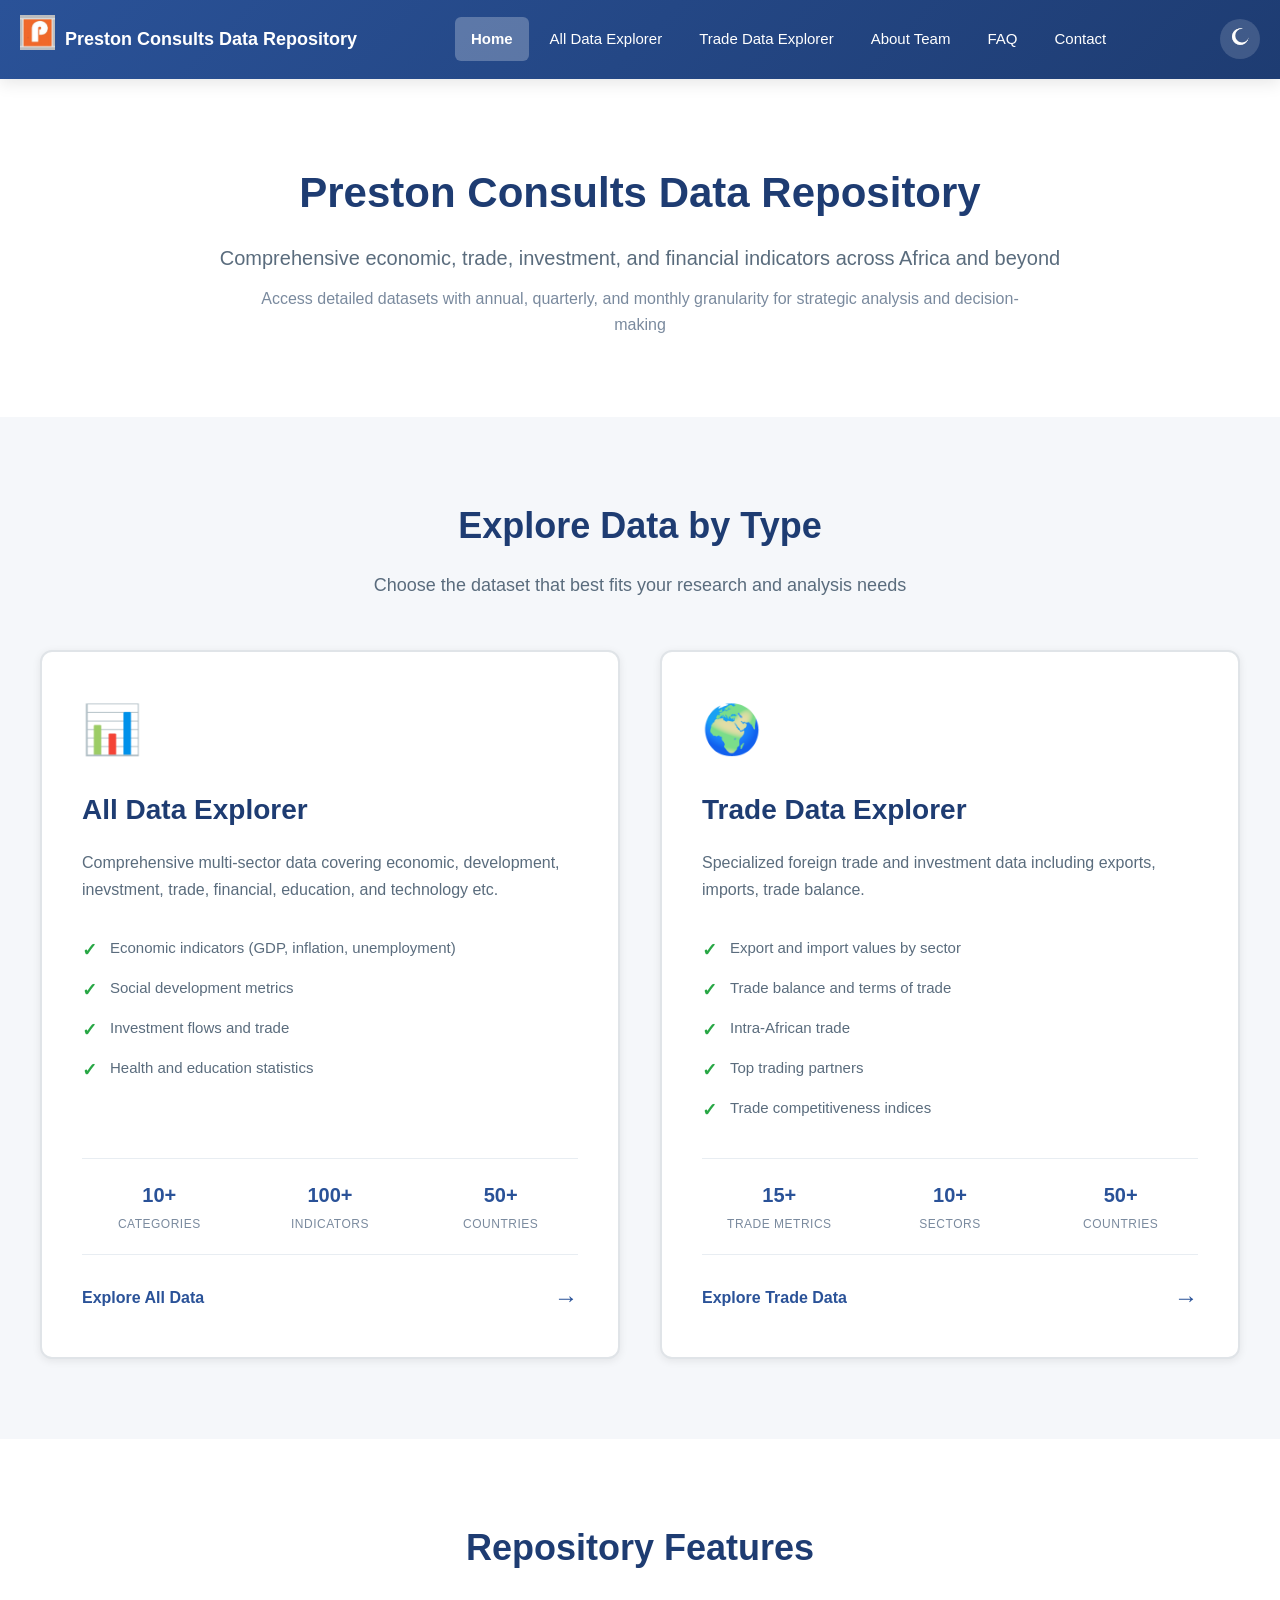
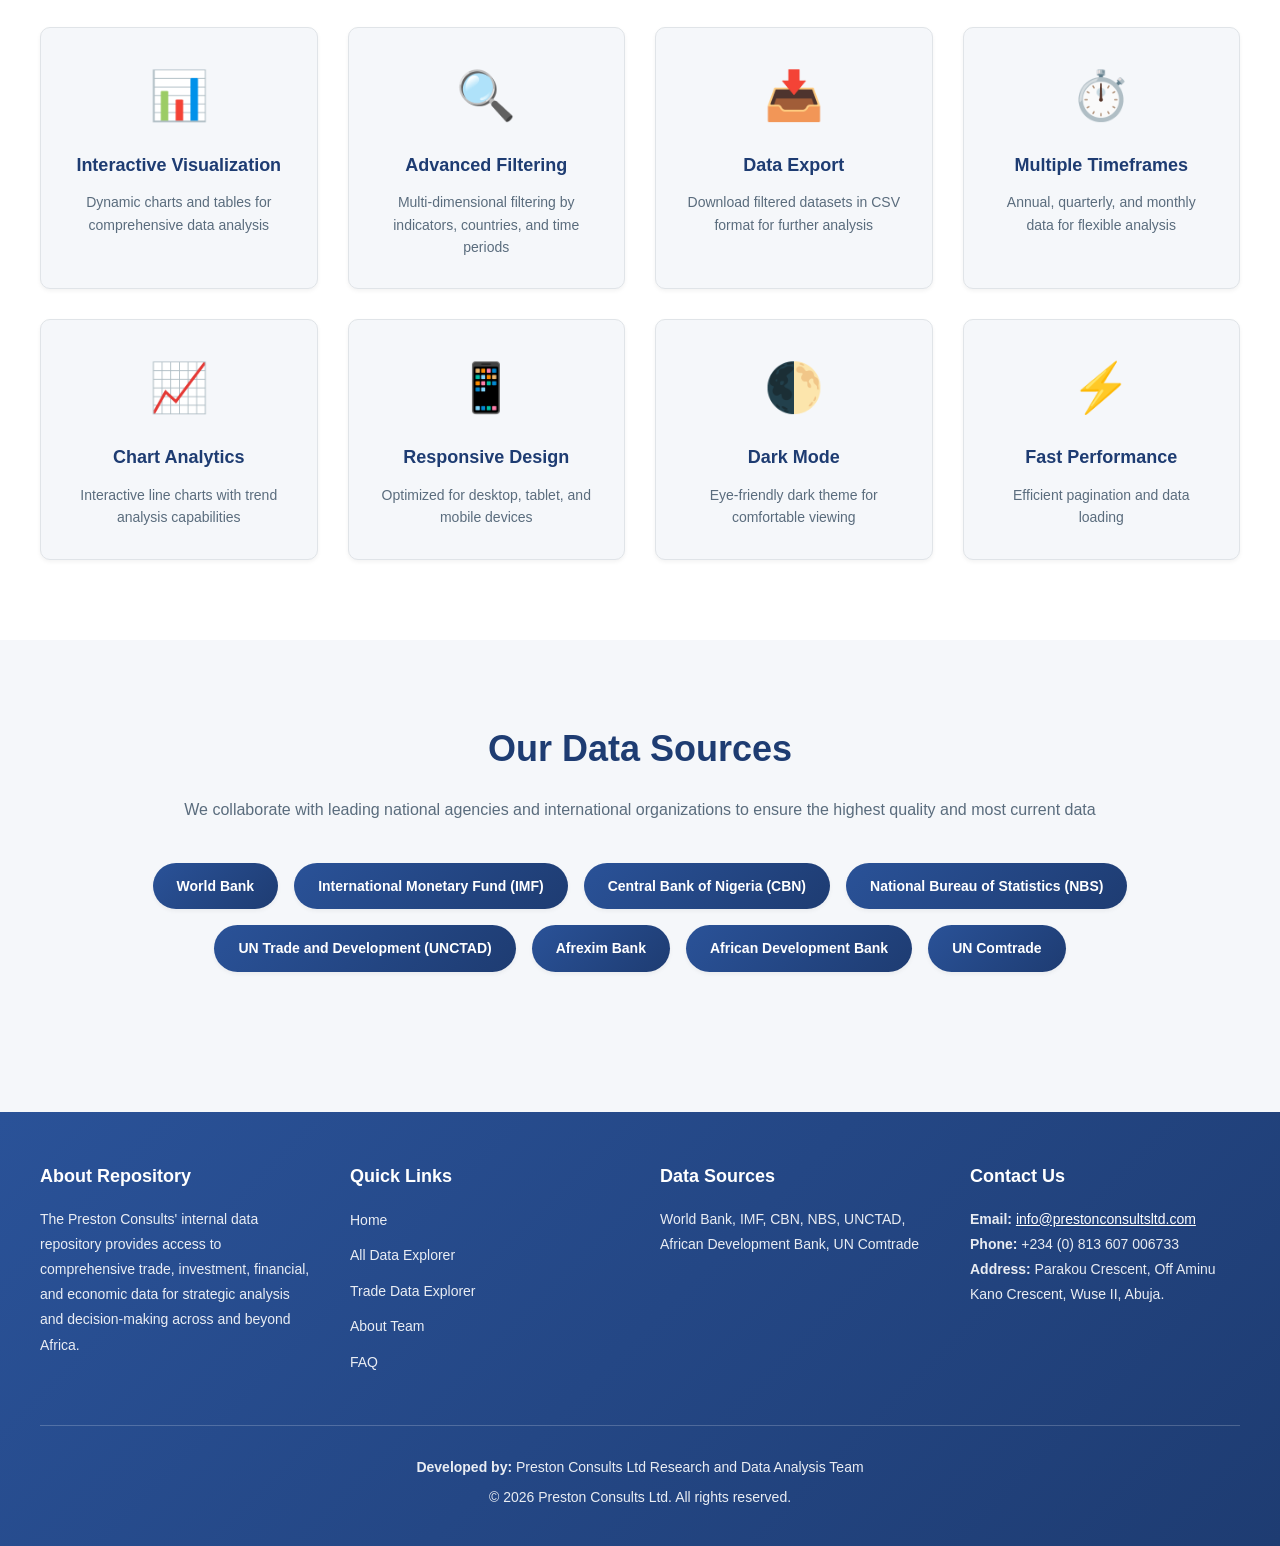
==== commit b959af4f: "Update index.html" ====
--- a/index.html
+++ b/index.html
@@ -70,7 +70,7 @@
         <a href="all-data.html" class="explore-card">
           <div class="card-icon">📊</div>
           <h3>All Data Explorer</h3>
-          <p class="card-description">Comprehensive multi-sector data covering economic, development, inevstment, trade, financial, banking, social, health, education, technology, and environmental indicators</p>
+          <p class="card-description">Comprehensive multi-sector data covering economic, development, inevstment, trade, financial, education, and technology etc. </p>
           <ul class="card-features">
             <li>Economic indicators (GDP, inflation, unemployment)</li>
             <li>Social development metrics</li>
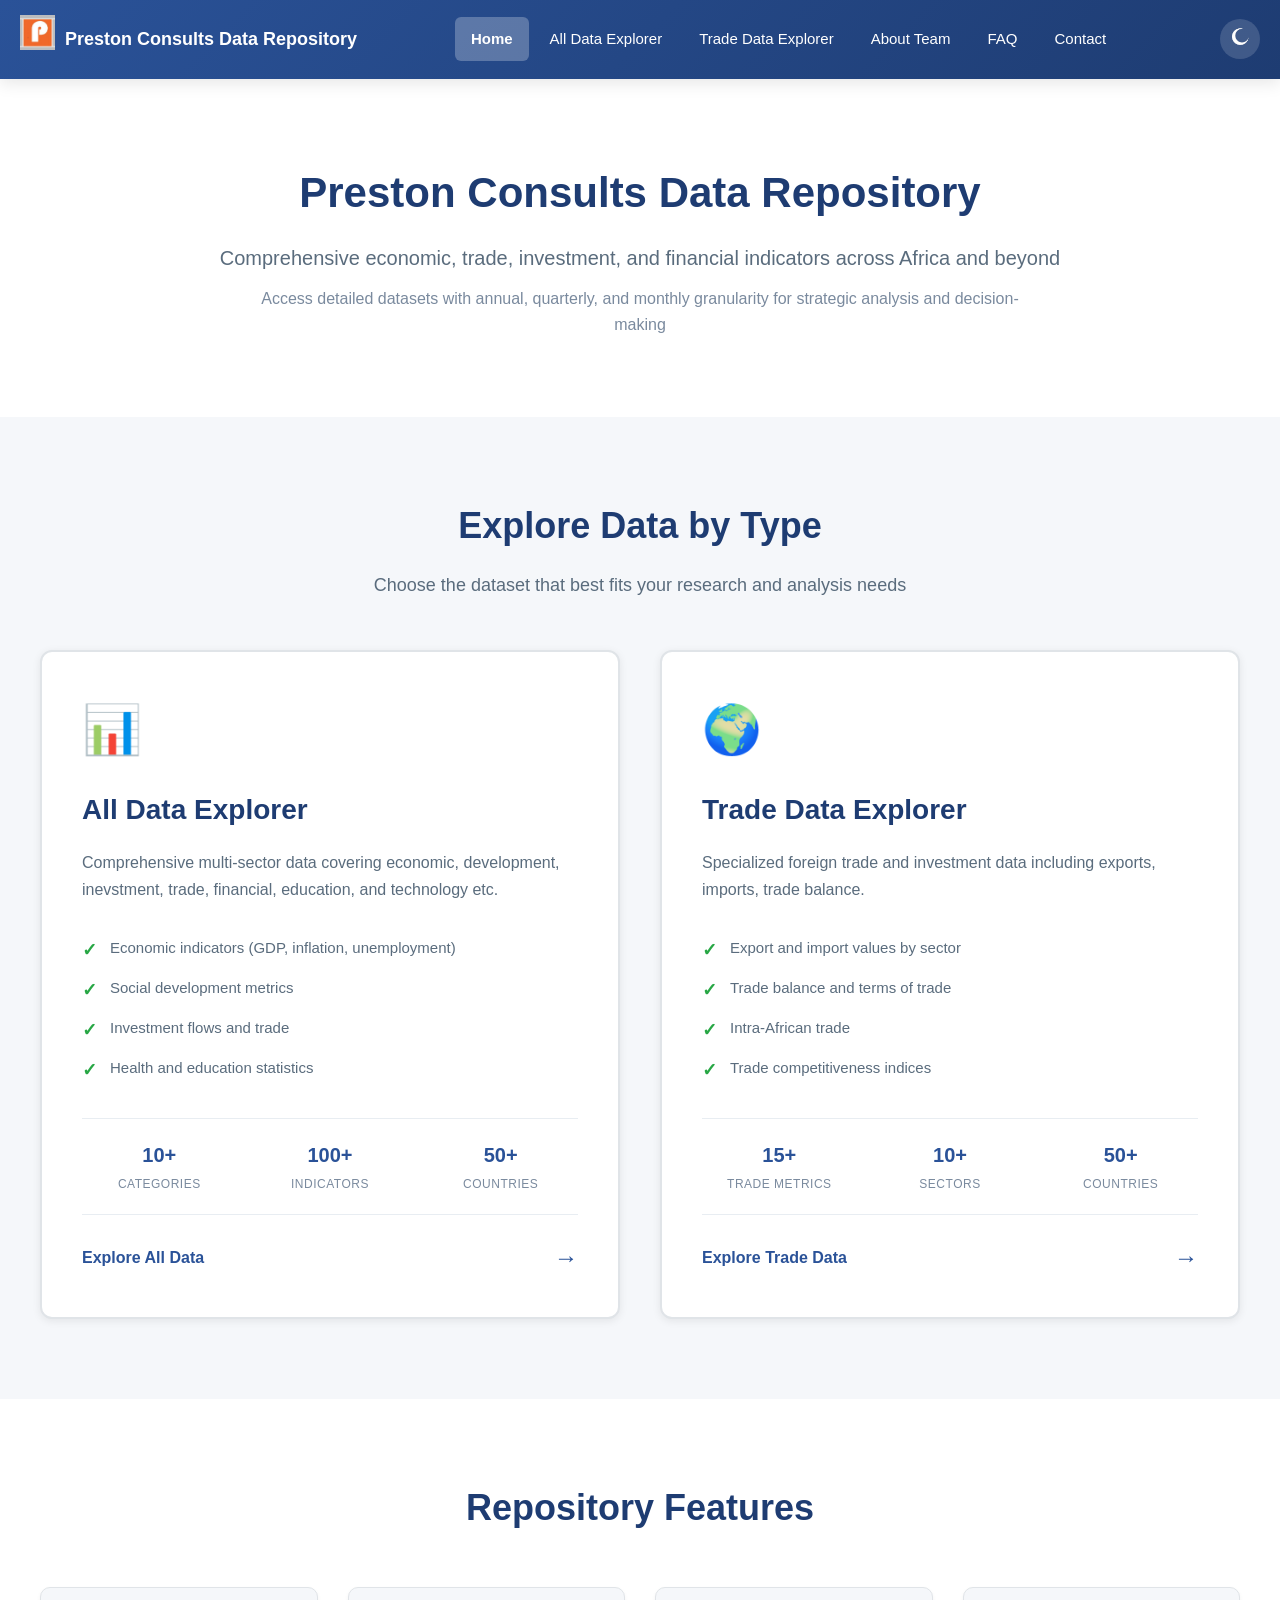
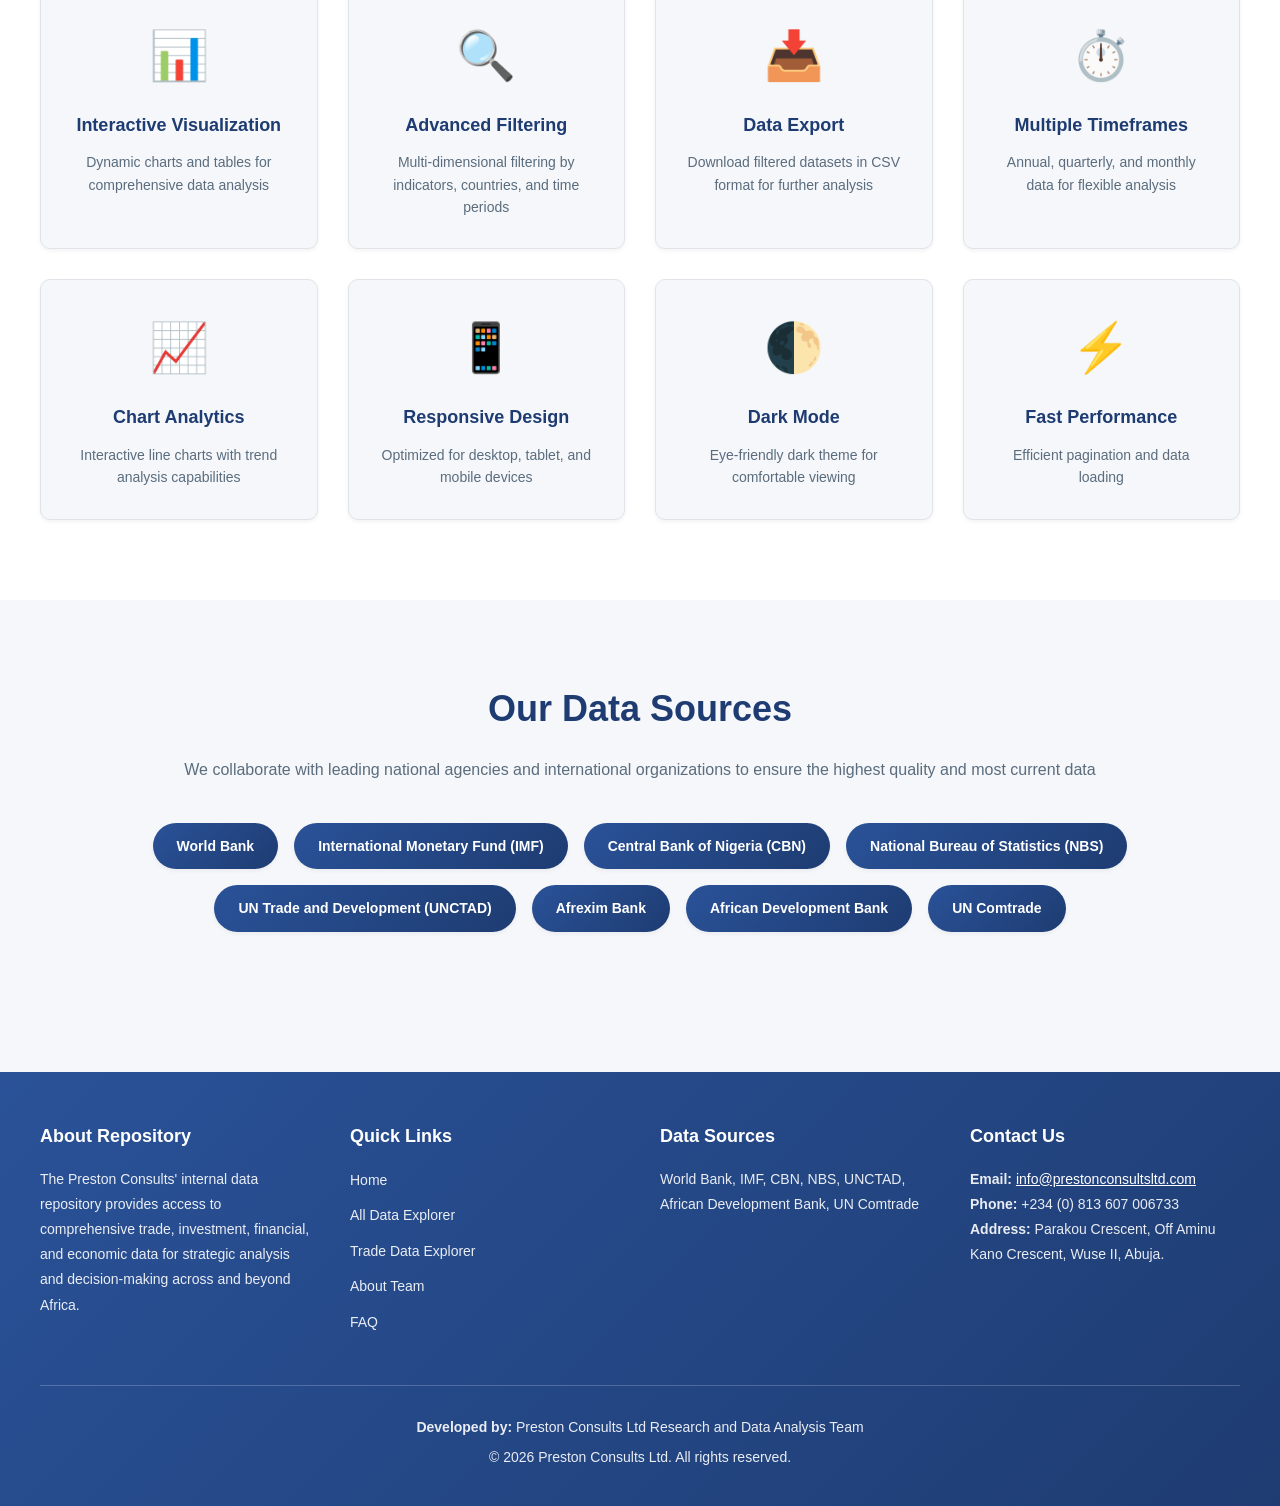
==== commit ade06f0f: "Update index.html" ====
--- a/index.html
+++ b/index.html
@@ -107,7 +107,6 @@
             <li>Export and import values by sector</li>
             <li>Trade balance and terms of trade</li>
             <li>Intra-African trade</li>
-            <li>Top trading partners</li>
             <li>Trade competitiveness indices</li>
           </ul>
           <div class="card-stats">
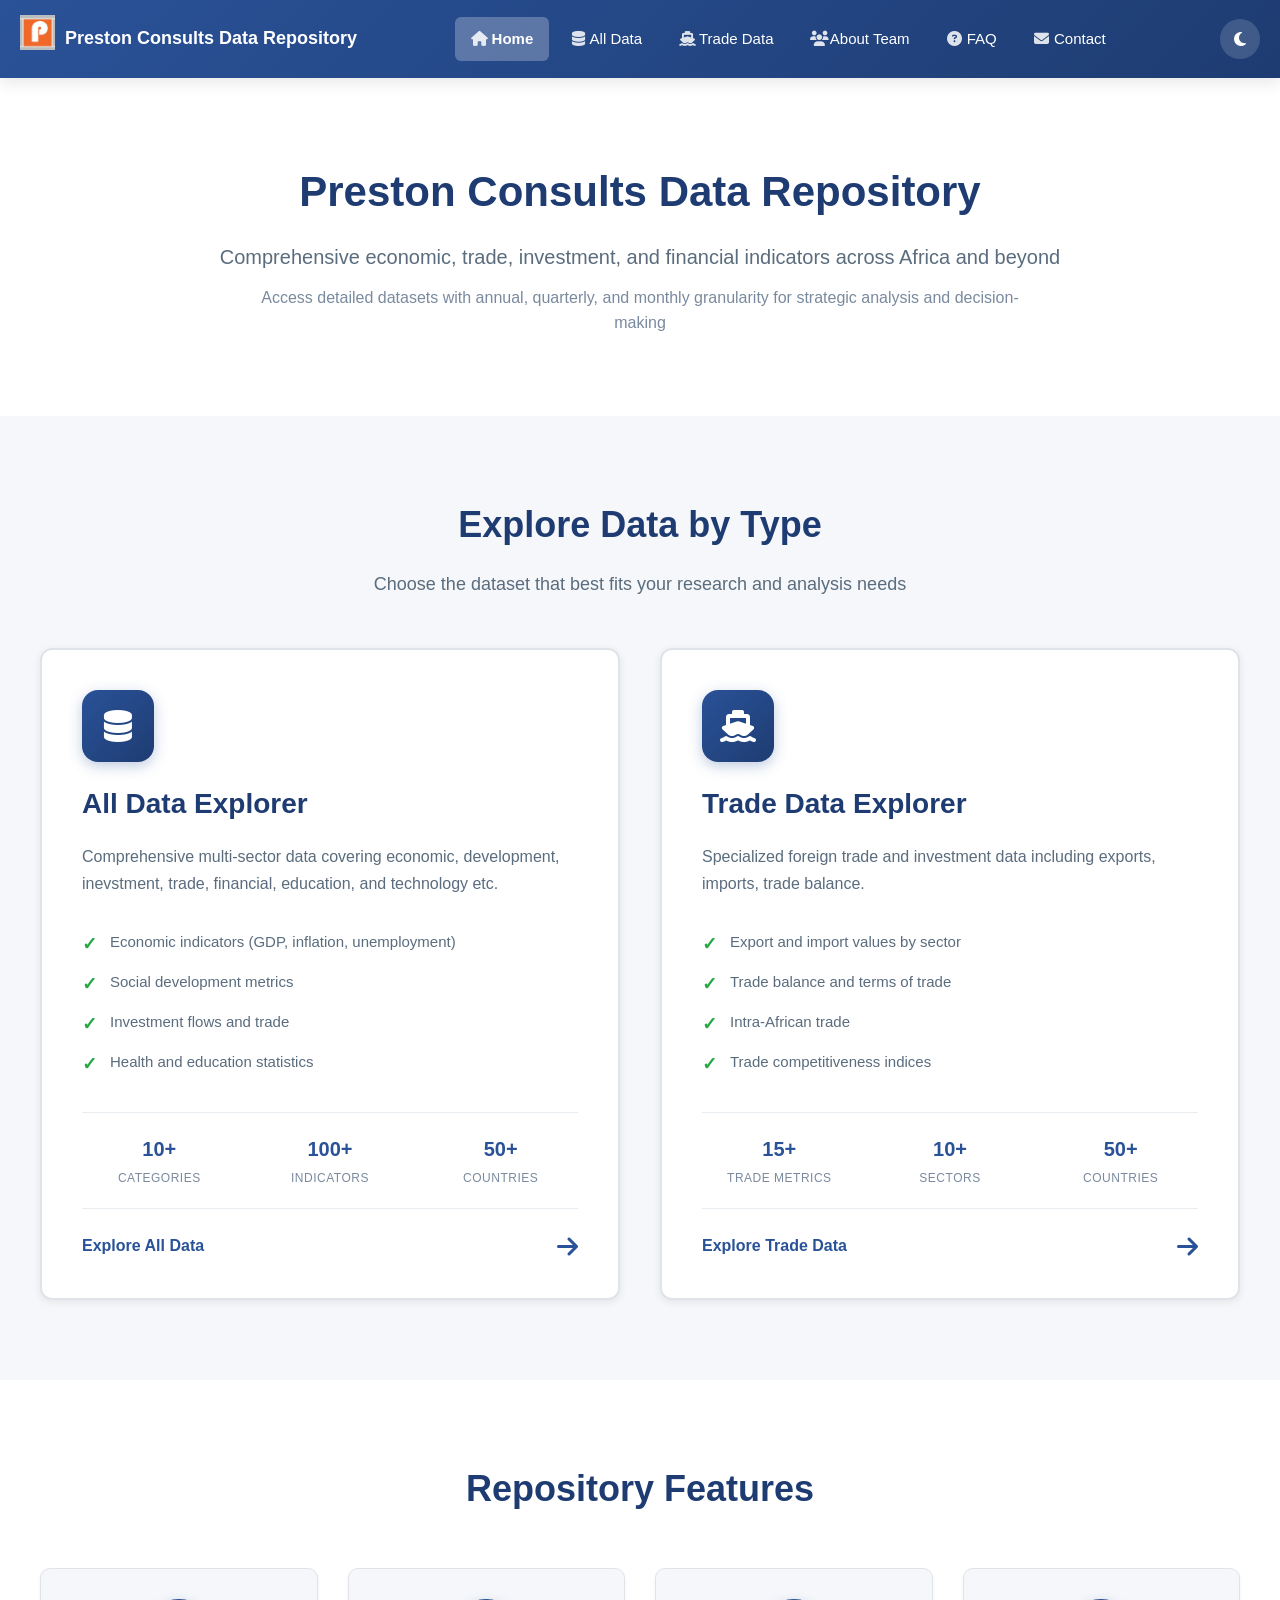
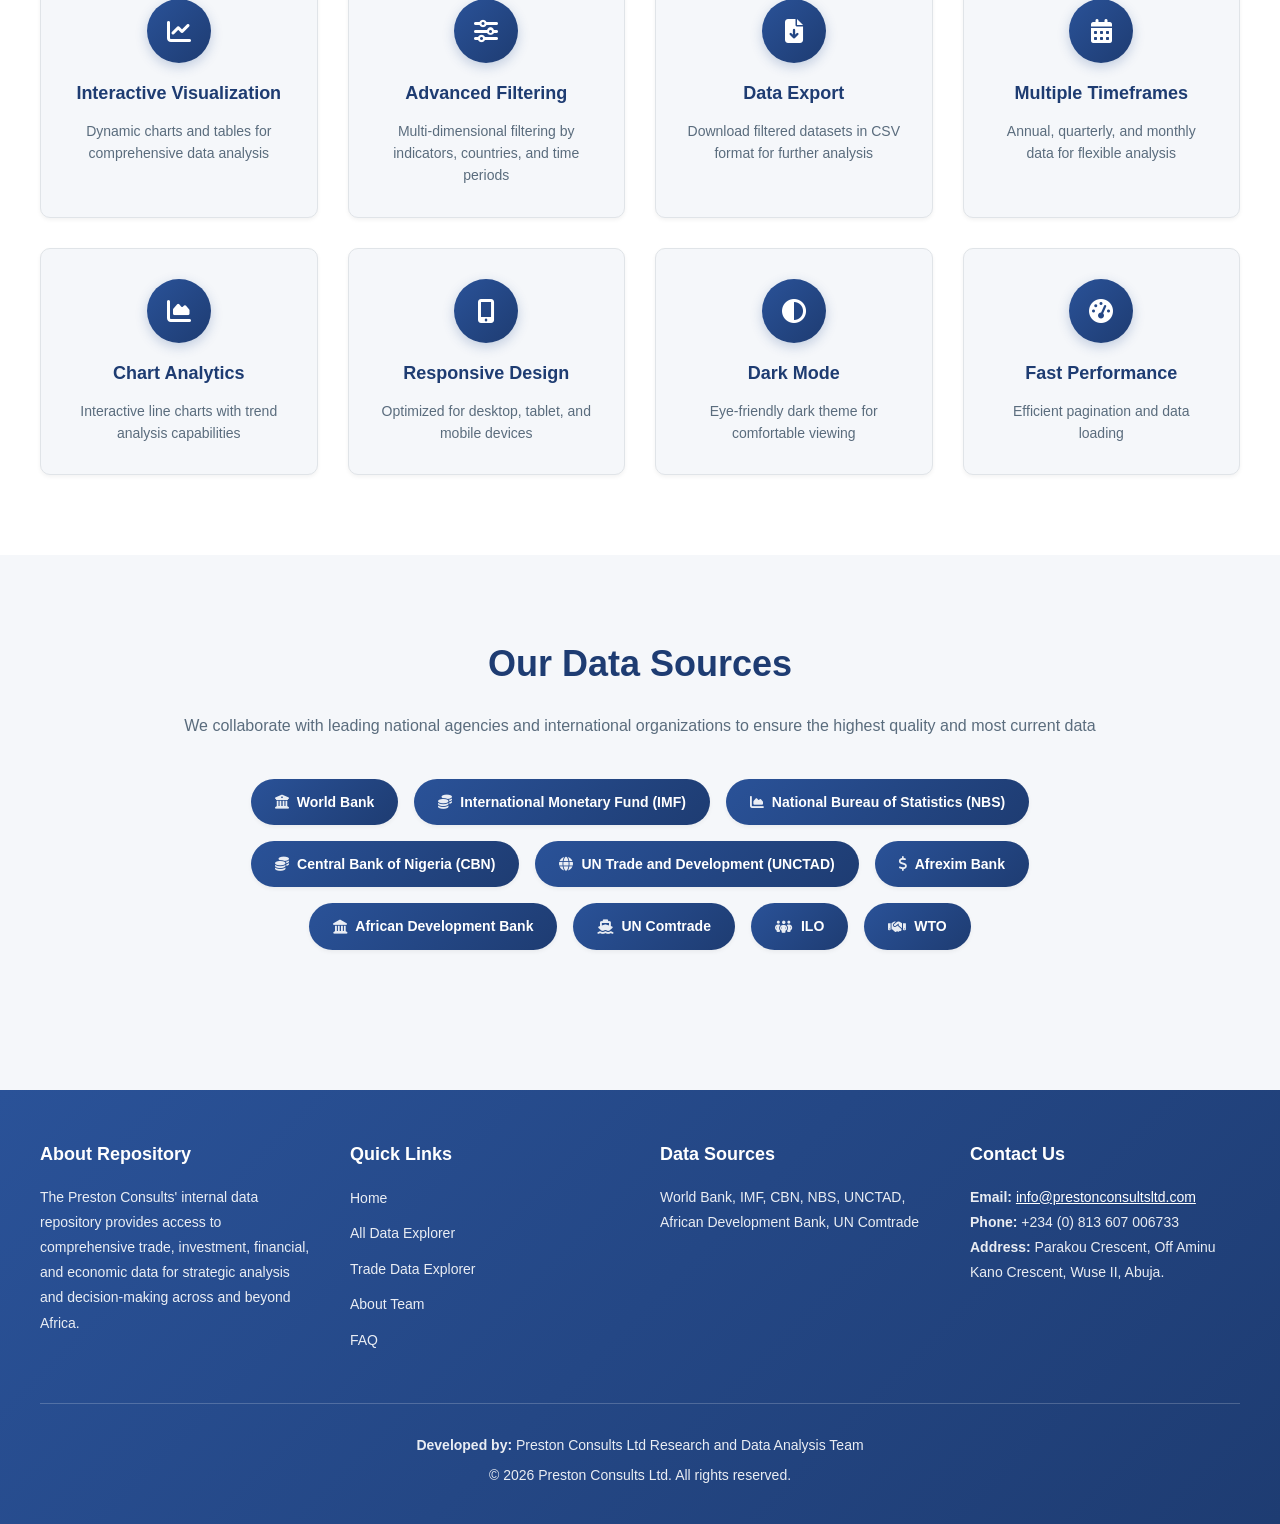
==== commit feae90a1: "add font-awesome" ====
--- a/index.html
+++ b/index.html
@@ -6,6 +6,7 @@
   <title>Preston Consults Data Repository - Preston Consults</title>
   <link rel="stylesheet" href="styles.css">
   <link rel="icon" type="image/x-icon" href="image/favicon.ico">
+  <link rel="stylesheet" href="https://cdnjs.cloudflare.com/ajax/libs/font-awesome/6.5.0/css/all.min.css">
 </head>
 <body>
   
@@ -23,19 +24,22 @@
       </div>
       
       <nav class="header-nav" id="headerNav">
-        <a href="index.html" class="nav-link active">Home</a>
-        <a href="all-data.html" class="nav-link">All Data Explorer</a>
-        <a href="trade-data.html" class="nav-link">Trade Data Explorer</a>
-        <a href="about.html" class="nav-link">About Team</a>
-        <a href="faq.html" class="nav-link">FAQ</a>
-        <a href="#contact" class="nav-link">Contact</a>
+        <a href="index.html" class="nav-link active"><i class="fa-solid fa-house"></i> Home</a>
+        <a href="all-data.html" class="nav-link"><i class="fa-solid fa-database"></i> All Data</a>
+        <a href="trade-data.html" class="nav-link"><i class="fa-solid fa-ship"></i> Trade Data</a>
+        <a href="about.html" class="nav-link"><i class="fa-solid fa-users"></i>   About Team</a>
+        <a href="faq.html" class="nav-link"><i class="fa-solid fa-circle-question"></i> FAQ</a>
+        <a href="#contact" class="nav-link"><i class="fa-solid fa-envelope"></i> Contact</a>
       </nav>
       
       <div class="header-right">
         <button class="theme-toggle" id="themeToggle" aria-label="Toggle dark mode">
-          <span class="theme-icon sun"><img src="image/sun-white.png" width="25" height="25"></span>
-          <!-- <span class="theme-icon sun">☀</span> -->
+          <i class="fa-solid fa-sun theme-icon sun"></i>
+          <i class="fa-solid fa-moon theme-icon moon"></i>
+        <!-- Old toggle with image          
+<span class="theme-icon sun"><img src="image/sun-white.png" width="25" height="25"></span>
           <span class="theme-icon moon"><img src="image/moon-white.png" width="30" height="30"></span>
+          -->          
         </button>
         <button class="hamburger-menu" id="hamburgerMenu" aria-label="Toggle menu">
           <span></span>
@@ -68,7 +72,7 @@
         
         <!-- All Data Card -->
         <a href="all-data.html" class="explore-card">
-          <div class="card-icon">📊</div>
+          <div class="card-icon"><i class="fa-solid fa-database"></i></div>
           <h3>All Data Explorer</h3>
           <p class="card-description">Comprehensive multi-sector data covering economic, development, inevstment, trade, financial, education, and technology etc. </p>
           <ul class="card-features">
@@ -94,13 +98,13 @@
           </div>
           <div class="card-action">
             <span>Explore All Data</span>
-            <span class="arrow">→</span>
+            <i class="fa-solid fa-arrow-right arrow"></i>
           </div>
         </a>
 
         <!-- Trade Data Card -->
         <a href="trade-data.html" class="explore-card">
-          <div class="card-icon">🌍</div>
+          <div class="card-icon"><i class="fa-solid fa-ship"></i></div>
           <h3>Trade Data Explorer</h3>
           <p class="card-description">Specialized foreign trade and investment data including exports, imports, trade balance.</p>
           <ul class="card-features">
@@ -125,7 +129,7 @@
           </div>
           <div class="card-action">
             <span>Explore Trade Data</span>
-            <span class="arrow">→</span>
+            <i class="fa-solid fa-arrow-right arrow"></i>
           </div>
         </a>
 
@@ -139,42 +143,42 @@
       <h2>Repository Features</h2>
       <div class="features-grid">
         <div class="feature-item">
-          <div class="feature-icon">📊</div>
+          <div class="feature-icon"><i class="fa-solid fa-chart-line"></i></div>
           <h4>Interactive Visualization</h4>
           <p>Dynamic charts and tables for comprehensive data analysis</p>
         </div>
         <div class="feature-item">
-          <div class="feature-icon">🔍</div>
+          <div class="feature-icon"><i class="fa-solid fa-sliders"></i></div>
           <h4>Advanced Filtering</h4>
           <p>Multi-dimensional filtering by indicators, countries, and time periods</p>
         </div>
         <div class="feature-item">
-          <div class="feature-icon">📥</div>
+          <div class="feature-icon"><i class="fa-solid fa-file-arrow-down"></i></div>
           <h4>Data Export</h4>
           <p>Download filtered datasets in CSV format for further analysis</p>
         </div>
         <div class="feature-item">
-          <div class="feature-icon">⏱️</div>
+          <div class="feature-icon"><i class="fa-solid fa-calendar-days"></i></div>
           <h4>Multiple Timeframes</h4>
           <p>Annual, quarterly, and monthly data for flexible analysis</p>
         </div>
         <div class="feature-item">
-          <div class="feature-icon">📈</div>
+          <div class="feature-icon"><i class="fa-solid fa-chart-area"></i></div>
           <h4>Chart Analytics</h4>
           <p>Interactive line charts with trend analysis capabilities</p>
         </div>
         <div class="feature-item">
-          <div class="feature-icon">📱</div>
+          <div class="feature-icon"><i class="fa-solid fa-mobile-screen-button"></i></div>
           <h4>Responsive Design</h4>
           <p>Optimized for desktop, tablet, and mobile devices</p>
         </div>
         <div class="feature-item">
-          <div class="feature-icon">🌓</div>
+          <div class="feature-icon"><i class="fa-solid fa-circle-half-stroke"></i></div>
           <h4>Dark Mode</h4>
           <p>Eye-friendly dark theme for comfortable viewing</p>
         </div>
         <div class="feature-item">
-          <div class="feature-icon">⚡</div>
+          <div class="feature-icon"><i class="fa-solid fa-gauge-high"></i></div>
           <h4>Fast Performance</h4>
           <p>Efficient pagination and data loading</p>
         </div>
@@ -188,14 +192,21 @@
       <h2>Our Data Sources</h2>
       <p class="sources-intro">We collaborate with leading national agencies and international organizations to ensure the highest quality and most current data</p>
       <div class="sources-grid">
-        <div class="source-badge">World Bank</div>
-        <div class="source-badge">International Monetary Fund (IMF)</div>
-        <div class="source-badge">Central Bank of Nigeria (CBN)</div>
-        <div class="source-badge">National Bureau of Statistics (NBS)</div>
-        <div class="source-badge">UN Trade and Development (UNCTAD)</div>
-        <div class="source-badge">Afrexim Bank</div>
-        <div class="source-badge">African Development Bank</div>
-        <div class="source-badge">UN Comtrade</div>
+        <div class="source-badge"><i class="fa-solid fa-building-columns"></i>World Bank</div>
+        <div class="source-badge"><i class="fa-solid fa-coins"></i>International Monetary Fund (IMF)</div>
+        <div class="source-badge"><i class="fa-solid fa-chart-area"></i>National Bureau of Statistics (NBS)</div>
+        <div class="source-badge"><i class="fa-solid fa-coins"></i>Central Bank of Nigeria (CBN)</div>
+        <div class="source-badge"><i class="fa-solid fa-globe"></i>UN Trade and Development (UNCTAD)</div>
+        <div class="source-badge"><i class="fa-solid fa-dollar"></i>Afrexim Bank</div>
+        <div class="source-badge"><i class="fa-solid fa-landmark"></i>African Development Bank</div>
+        <div class="source-badge"><i class="fa-solid fa-ship"></i>UN Comtrade</div>
+      <div class="source-badge"><i class="fa-solid fa-people-group"></i> ILO</div>
+        <div class="source-badge"><i class="fa-solid fa-handshake"></i> WTO</div>
+       <!--
+        <div class="source-badge"><i class="fa-solid fa-wifi"></i> ITU</div>
+        <div class="source-badge"><i class="fa-solid fa-heart-pulse"></i> WHO</div>
+        <div class="source-badge"><i class="fa-solid fa-graduation-cap"></i> UNESCO</div>
+        -->
       </div>
     </div>
   </section>
--- a/styles.css
+++ b/styles.css
@@ -152,7 +152,12 @@
   gap: 15px;
 }
 
-/* Theme Toggle */
+/* ==================== ICON STYLES (Font Awesome) ==================== */
+.logo-icon {
+  font-size: 26px;
+  color: white;
+}
+
 .theme-toggle {
   background: rgba(255, 255, 255, 0.15);
   border: none;
@@ -163,8 +168,9 @@
   display: flex;
   align-items: center;
   justify-content: center;
-  font-size: 20px;
+  font-size: 16px;
   transition: all 0.3s ease;
+  color: white;
 }
 
 .theme-toggle:hover {
@@ -174,6 +180,102 @@
 
 .theme-icon {
   transition: all 0.3s ease;
+}
+
+.nav-link i {
+  width: 16px;
+  text-align: center;
+  opacity: 0.85;
+}
+
+.card-icon {
+  width: 72px;
+  height: 72px;
+  border-radius: 16px;
+  background: var(--accent-gradient);
+  display: flex;
+  align-items: center;
+  justify-content: center;
+  margin-bottom: 24px;
+  box-shadow: 0 4px 14px rgba(42, 82, 152, 0.3);
+}
+
+.card-icon i {
+  font-size: 32px;
+  color: white;
+}
+
+.card-action .arrow {
+  font-size: 18px;
+  transition: transform 0.3s ease;
+}
+
+.explore-card:hover .card-action .arrow {
+  transform: translateX(8px);
+}
+
+.feature-icon {
+  width: 64px;
+  height: 64px;
+  border-radius: 50%;
+  background: var(--accent-gradient);
+  display: flex;
+  align-items: center;
+  justify-content: center;
+  margin: 0 auto 20px;
+  box-shadow: 0 4px 12px rgba(42, 82, 152, 0.25);
+}
+
+.feature-icon i {
+  font-size: 24px;
+  color: white;
+}
+
+.source-badge {
+  display: flex;
+  align-items: center;
+  gap: 8px;
+}
+
+.source-badge i {
+  font-size: 14px;
+  opacity: 0.9;
+}
+
+.footer-links a i {
+  width: 16px;
+  text-align: center;
+  opacity: 0.8;
+}
+
+.main-footer .footer-section p i {
+  width: 18px;
+  margin-right: 4px;
+  opacity: 0.85;
+}
+
+.approach-icon {
+  width: 72px;
+  height: 72px;
+  border-radius: 50%;
+  background: var(--accent-gradient);
+  display: flex;
+  align-items: center;
+  justify-content: center;
+  margin: 0 auto 20px;
+  box-shadow: 0 4px 14px rgba(42, 82, 152, 0.25);
+}
+
+.approach-icon i {
+  font-size: 28px;
+  color: white;
+}
+
+/* Dark mode icon adjustments */
+[data-theme="dark"] .card-icon,
+[data-theme="dark"] .feature-icon,
+[data-theme="dark"] .approach-icon {
+  box-shadow: 0 4px 14px rgba(74, 123, 200, 0.4);
 }
 
 /* Hamburger Menu */
@@ -1723,3 +1825,39 @@
     font-size: 28px;
   }
 }
+
+/* ==================== BUTTON ICON STYLES ==================== */
+.primary-btn i,
+.secondary-btn i,
+.view-btn i,
+.filter-toggle-btn i,
+.pagination-btn i,
+.cta-button i {
+  margin-right: 6px;
+}
+
+.pagination-btn i {
+  margin: 0;
+}
+
+#prevBtn i { margin-right: 6px; }
+#nextBtn i { margin-left: 6px; margin-right: 0; }
+
+.filter-toggle-btn i {
+  font-size: 14px;
+}
+
+/* Sidebar header close button as icon */
+.close-sidebar {
+  font-size: 20px;
+  color: var(--text-secondary);
+}
+
+/* FA icon sizing tweaks */
+.logo-icon.fa-chart-column {
+  font-size: 22px;
+}
+
+.fa-solid, .fa-regular {
+  line-height: inherit;
+}
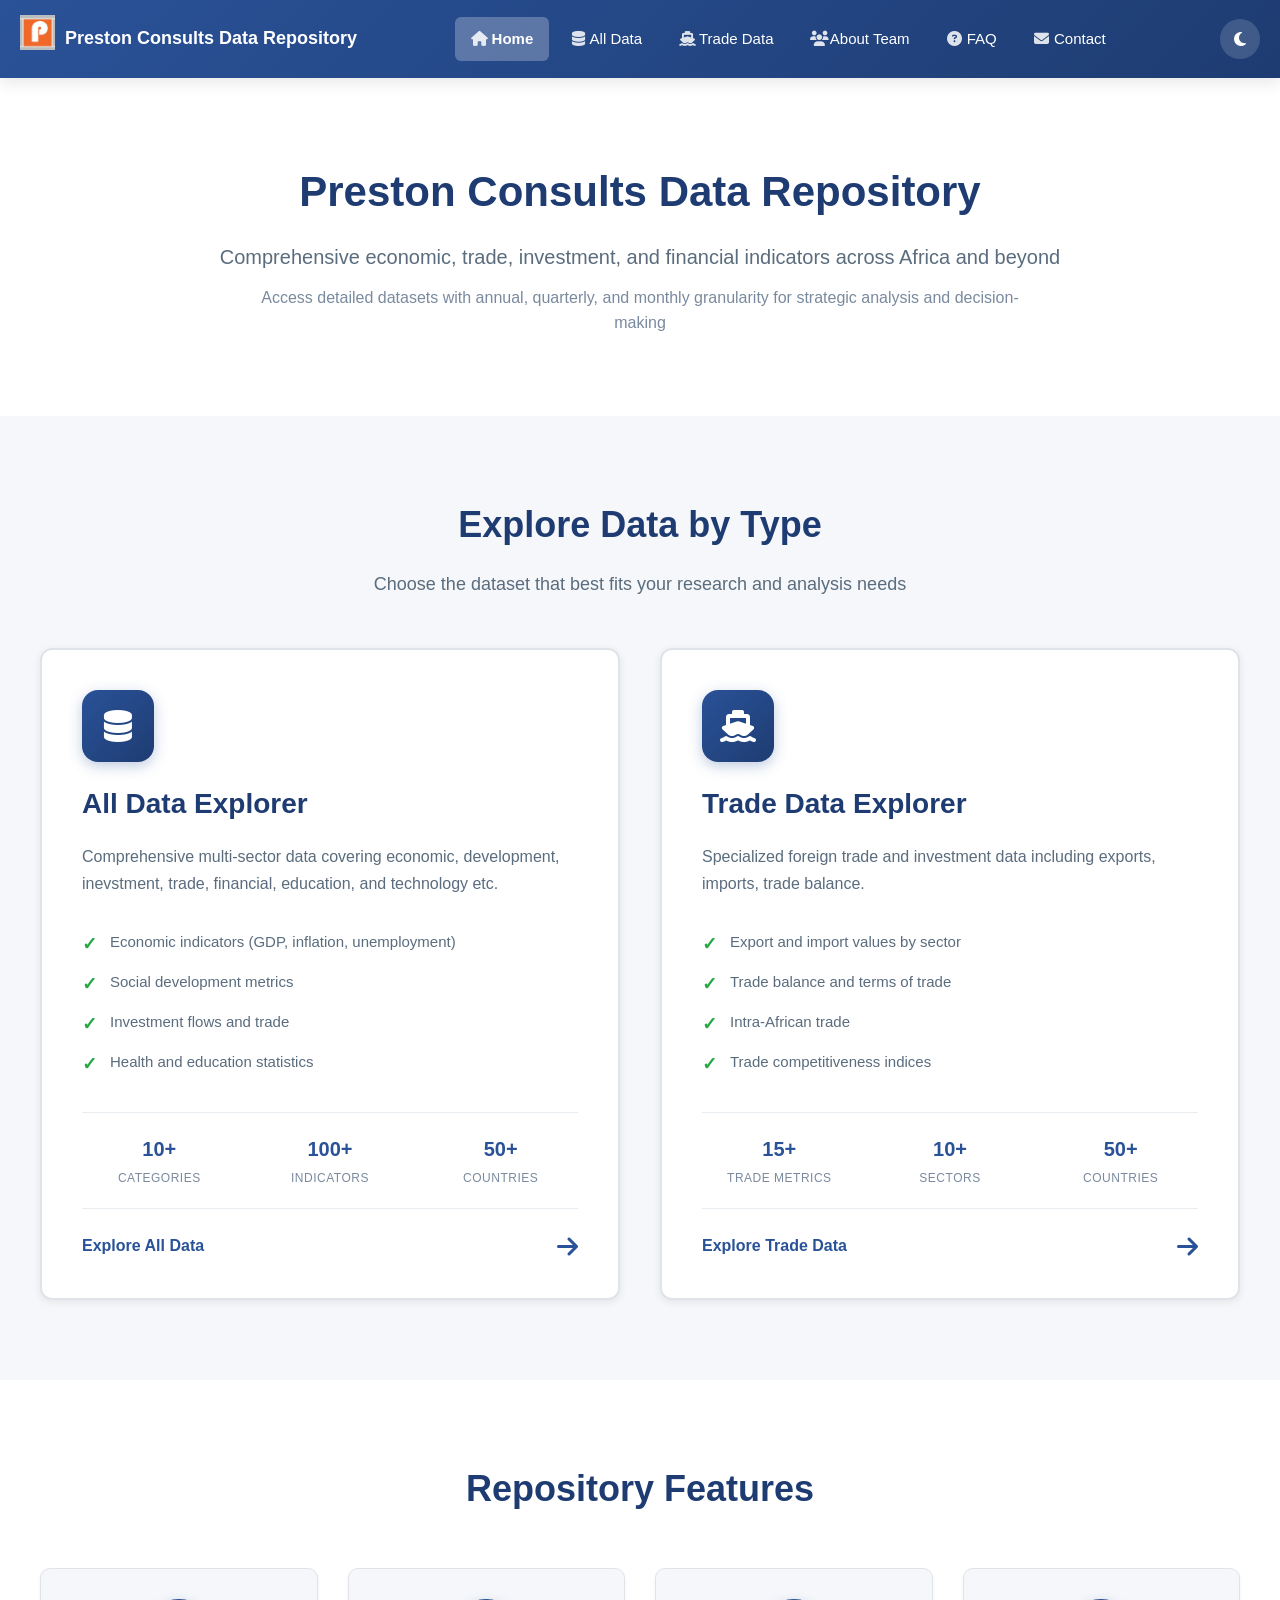
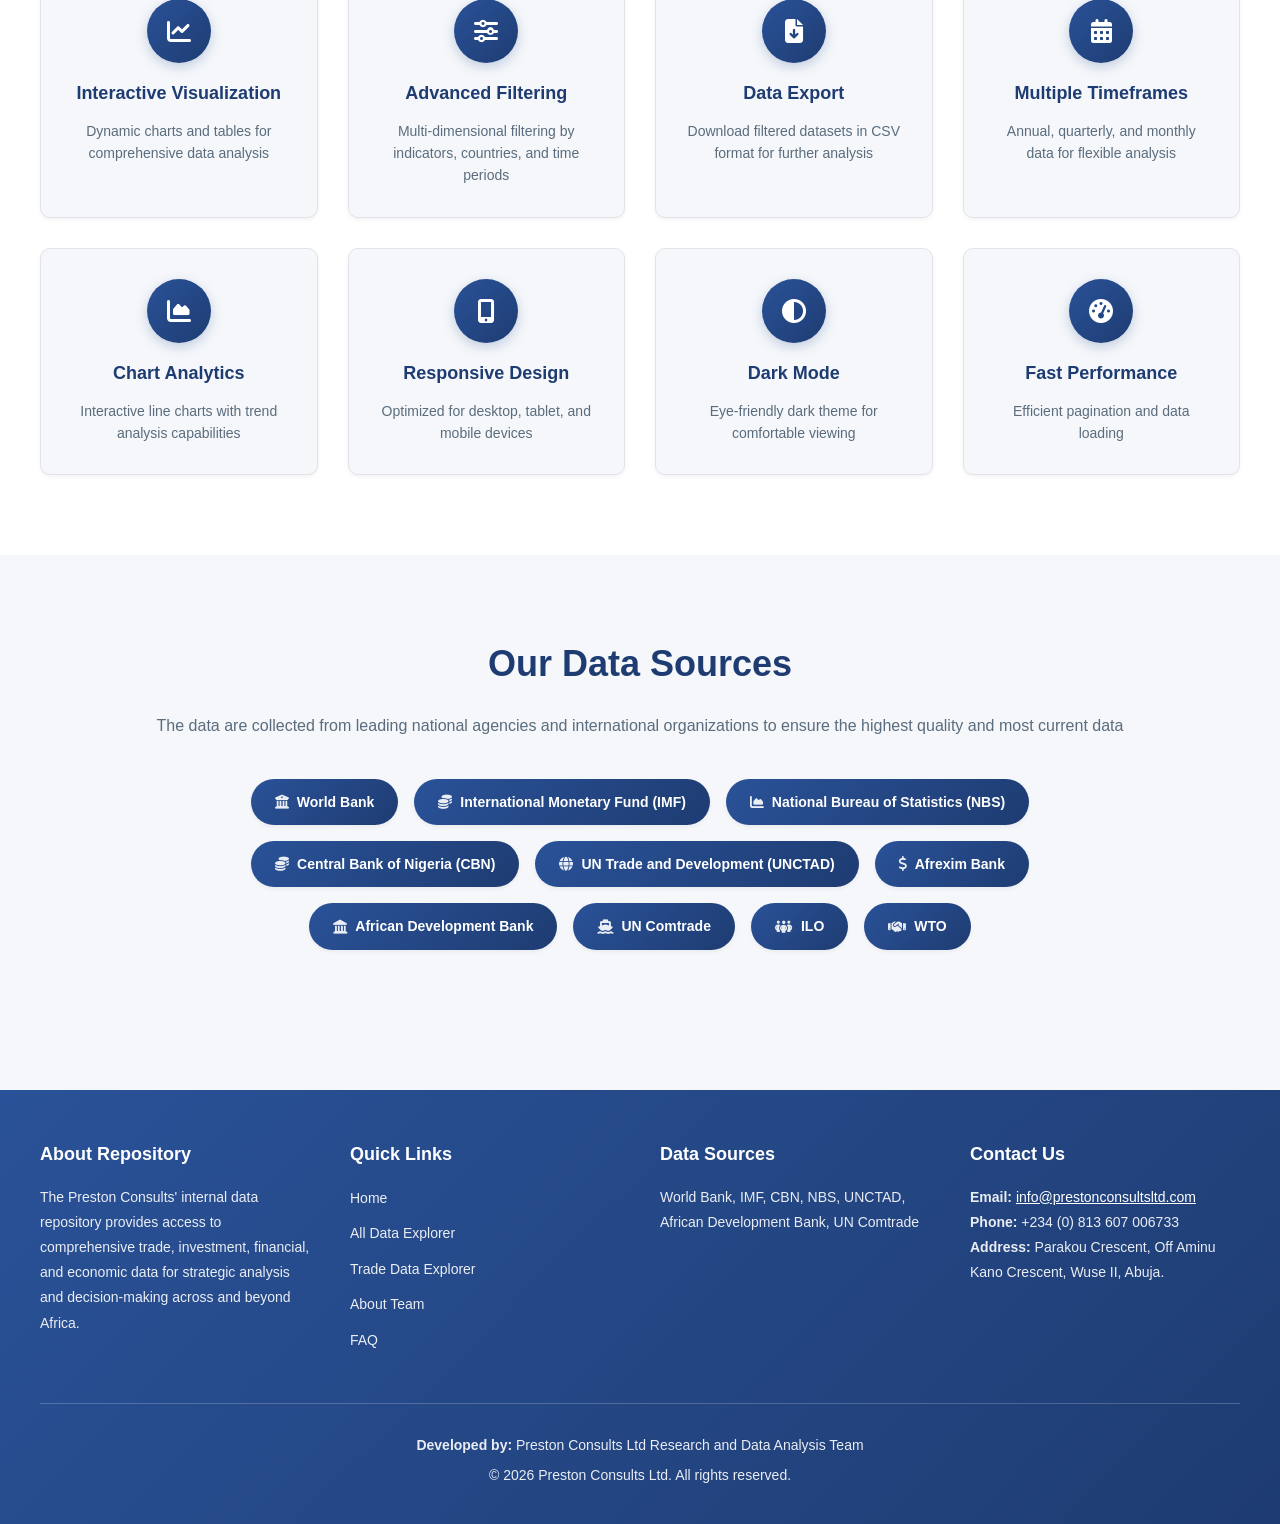
==== commit 4cc104b8: "chart update" ====
--- a/index.html
+++ b/index.html
@@ -190,7 +190,7 @@
   <section class="sources-section">
     <div class="container">
       <h2>Our Data Sources</h2>
-      <p class="sources-intro">We collaborate with leading national agencies and international organizations to ensure the highest quality and most current data</p>
+      <p class="sources-intro">The data are collected from leading national agencies and international organizations to ensure the highest quality and most current data</p>
       <div class="sources-grid">
         <div class="source-badge"><i class="fa-solid fa-building-columns"></i>World Bank</div>
         <div class="source-badge"><i class="fa-solid fa-coins"></i>International Monetary Fund (IMF)</div>
